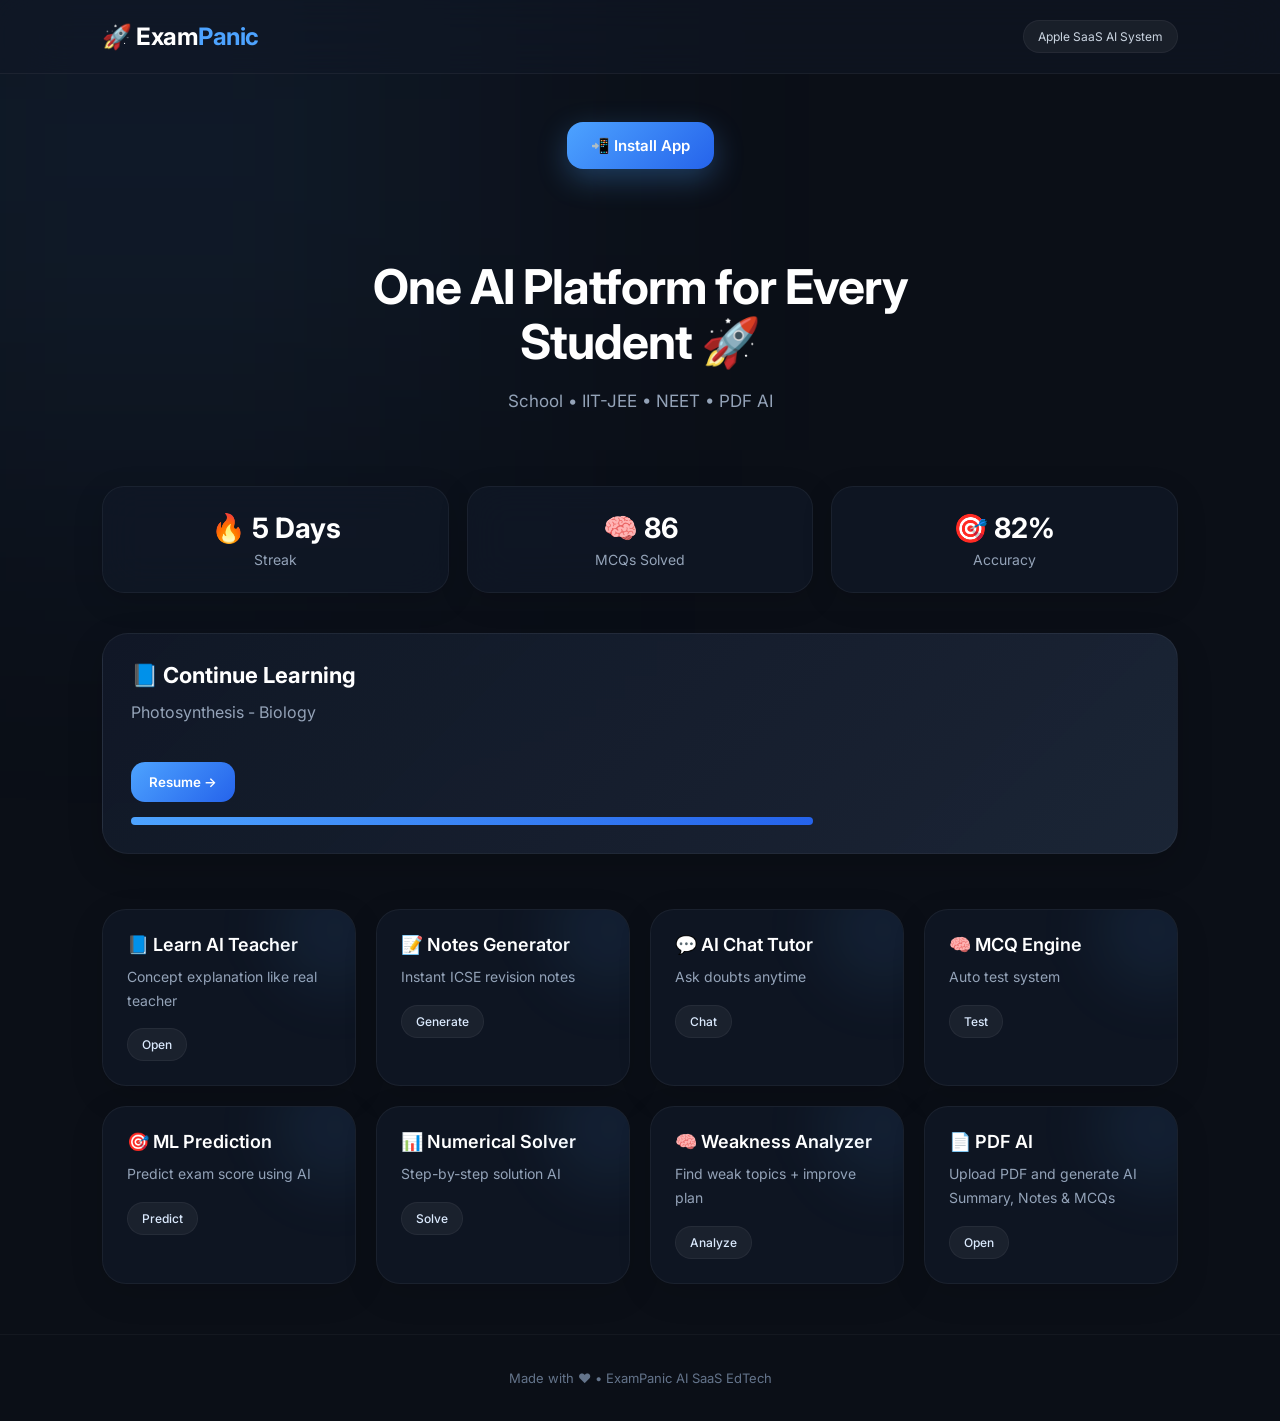
==== index.html @ 7ef2fd08 "Update index.html" ====
<!DOCTYPE html>
<html lang="en">
<head>
<meta charset="UTF-8">
<meta name="viewport" content="width=device-width, initial-scale=1.0">

<title>ExamPanic AI Dashboard</title>

<link rel="stylesheet" href="style.css">
<link href="https://fonts.googleapis.com/css2?family=Inter:wght@300;400;500;600;700&display=swap" rel="stylesheet">

<!-- 🚀 PWA MANIFEST -->
<link rel="manifest" href="manifest.json">
<meta name="theme-color" content="#0b0f17">

</head>

<body>

<div class="glow"></div>
<div class="glow2"></div>

<div class="topbar">
<div class="logo">🚀 Exam<span>Panic</span></div>
<div class="tag">Apple SaaS AI System</div>
</div>

<!-- 🚀 INSTALL BUTTON ADDED -->
<div style="text-align:center; margin-top:20px;">
<button id="installBtn" class="btn">📲 Install App</button>
</div>

<div class="hero">
<h1>One AI Platform for Every Student 🚀</h1>

<p>
School • IIT-JEE • NEET • PDF AI
</p>
</div>



<div class="stats">

<div class="stat">
<h2>🔥 5 Days</h2>
<p>Streak</p>
</div>

<div class="stat">
<h2>🧠 86</h2>
<p>MCQs Solved</p>
</div>

<div class="stat">
<h2>🎯 82%</h2>
<p>Accuracy</p>
</div>

</div>

<div class="continue">
<h3>📘 Continue Learning</h3>
<p>Photosynthesis - Biology</p>
<button>Resume →</button>
</div>

<div class="grid">

<div class="card" onclick="openLink('https://learnlession.santoshkrsbg36.workers.dev/')">
<h3>📘 Learn AI Teacher</h3>
<p>Concept explanation like real teacher</p>
<div class="badge">Open</div>
</div>

<div class="card" onclick="openLink('https://studentnotes.santoshkrsbg36.workers.dev/')">
<h3>📝 Notes Generator</h3>
<p>Instant ICSE revision notes</p>
<div class="badge">Generate</div>
</div>

<div class="card" onclick="openLink('https://chatstudent.santoshkrsbg36.workers.dev/')">
<h3>💬 AI Chat Tutor</h3>
<p>Ask doubts anytime</p>
<div class="badge">Chat</div>
</div>

<div class="card" onclick="openLink('https://shrill-grass-28d6.santoshkrsbg36.workers.dev/')">
<h3>🧠 MCQ Engine</h3>
<p>Auto test system</p>
<div class="badge">Test</div>
</div>

<div class="card" onclick="openLink('https://studentscoreprediction.santoshkrsbg36.workers.dev/')">
<h3>🎯 ML Prediction</h3>
<p>Predict exam score using AI</p>
<div class="badge">Predict</div>
</div>

<div class="card" onclick="openLink('https://stydentnumericalproblem.santoshkrsbg36.workers.dev/')">
<h3>📊 Numerical Solver</h3>
<p>Step-by-step solution AI</p>
<div class="badge">Solve</div>
</div>

<div class="card" onclick="openLink('https://spontaneous-froyo-5ff131.netlify.app/')">
<h3>🧠 Weakness Analyzer</h3>
<p>Find weak topics + improve plan</p>
<div class="badge">Analyze</div>
</div>
 <div class="card" onclick="window.location.href='pdf.html'">
  <h3>📄 PDF AI</h3>
  <p>Upload PDF and generate AI Summary, Notes & MCQs</p>
  <div class="badge">Open</div>
 </div> 

</div>

<footer>
Made with ❤️ • ExamPanic AI SaaS EdTech
</footer>

<script src="app.js"></script>

<!-- 🚀 PWA + INSTALL LOGIC -->
<script>
let deferredPrompt;

// 🔥 correct time pe capture
window.addEventListener("beforeinstallprompt", (e) => {
e.preventDefault();
deferredPrompt = e;
console.log("PWA install ready");
});

// 📲 button click install
document.addEventListener("DOMContentLoaded", () => {
const btn = document.getElementById("installBtn");

btn.addEventListener("click", async () => {
if (!deferredPrompt) {
alert("Open in Chrome browser to install 📱");
return;
}

deferredPrompt.prompt();

const choice = await deferredPrompt.userChoice;
deferredPrompt = null;
});
});

// 🔧 service worker (safe)
if ("serviceWorker" in navigator) {
window.addEventListener("load", () => {
navigator.serviceWorker.register("./service-worker.js");
});
}
</script>


</body>
</html>
---- style.css ----
/* PREMIUM V2 – PART 1 */

*{
margin:0;
padding:0;
box-sizing:border-box;
font-family:'Inter',sans-serif;
}

:root{
--bg:#0b0f17;
--card:#111827;
--primary:#4da3ff;
--primary-dark:#2563eb;
--text:#ffffff;
--muted:#94a3b8;
}

body{
background:var(--bg);
color:var(--text);
overflow-x:hidden;
min-height:100vh;
}

/* SINGLE PREMIUM GLOW */

.glow{
position:fixed;
width:600px;
height:600px;
background:#4da3ff18;
filter:blur(160px);
top:-150px;
left:-150px;
z-index:-1;
}

.glow2{
display:none;
}

/* TOPBAR */

.topbar{
display:flex;
justify-content:space-between;
align-items:center;

padding:20px 8%;  

background:rgba(17,24,39,.55);  

backdrop-filter:blur(30px);  

border-bottom:1px solid rgba(255,255,255,.05);  

position:sticky;  
top:0;  
z-index:100;

}

.logo{
font-size:24px;
font-weight:700;
letter-spacing:-0.5px;
}

.logo span{
color:var(--primary);
}

.tag{
font-size:12px;

padding:8px 14px;  

border-radius:999px;  

background:rgba(255,255,255,.05);  

color:#cbd5e1;  

border:1px solid rgba(255,255,255,.05);

}

/* HERO */

.hero{
text-align:center;

padding:90px 8% 50px;

}

.hero h1{
font-size:48px;

font-weight:700;  

line-height:1.15;  

letter-spacing:-1px;  

max-width:700px;  

margin:auto;

}

.hero p{
margin:18px auto 0;

max-width:520px;  

color:var(--muted);  

font-size:17px;  

line-height:1.7;

}

/* PREMIUM BUTTON */

.btn{
margin-top:28px;

padding:14px 24px;  

border:none;  

border-radius:16px;  

background:  
linear-gradient(  
135deg,  
var(--primary),  
var(--primary-dark)  
);  

color:white;  

font-weight:600;  

font-size:15px;  

cursor:pointer;  

transition:.3s;  

box-shadow:  
0 10px 30px rgba(77,163,255,.30);

}

.btn:hover{
transform:
translateY(-3px);

box-shadow:  
0 18px 40px rgba(77,163,255,.35);

}
/* PREMIUM V2 – PART 2 */

/* STATS */

.stats{
display:grid;

grid-template-columns:  
repeat(auto-fit,minmax(180px,1fr));  

gap:18px;  

padding:20px 8%;

}

.stat{
background:rgba(17,24,39,.75);

border:1px solid rgba(255,255,255,.05);  

padding:24px;  

border-radius:22px;  

text-align:center;  

transition:.3s;  

backdrop-filter:blur(20px);  

box-shadow:  
0 8px 30px rgba(0,0,0,.15);

}

.stat h2{
font-size:28px;

margin-bottom:6px;

}

.stat p{
color:var(--muted);

font-size:14px;

}

.stat:hover{
transform:
translateY(-8px);

border-color:  
rgba(77,163,255,.18);

}

/* CONTINUE LEARNING */

.continue{
margin:20px 8%;

padding:28px;  

background:  
linear-gradient(  
135deg,  
rgba(17,24,39,.95),  
rgba(30,41,59,.85)  
);  

border-radius:26px;  

border:1px solid rgba(255,255,255,.05);  

box-shadow:  
0 12px 35px rgba(0,0,0,.18);

}

.continue h3{
font-size:22px;

margin-bottom:12px;

}

.continue p{
color:var(--muted);

margin-bottom:18px;  

line-height:1.6;

}

/* PROGRESS BAR */

.continue::after{
content:"";

display:block;  

width:67%;  

height:8px;  

margin-top:15px;  

border-radius:999px;  

background:  
linear-gradient(  
90deg,  
var(--primary),  
var(--primary-dark)  
);

}

.continue button{
margin-top:18px;

padding:12px 18px;  

border:none;  

border-radius:14px;  

background:  
linear-gradient(  
135deg,  
var(--primary),  
var(--primary-dark)  
);  

color:white;  

font-weight:600;  

cursor:pointer;  

transition:.3s;

}

.continue button:hover{
transform:
translateY(-2px);
}
/* PREMIUM V2 – PART 3 */

/* FEATURE GRID */

.grid{
display:grid;

grid-template-columns:  
repeat(auto-fit,minmax(240px,1fr));  

gap:20px;  

padding:35px 8% 50px;

}

/* PREMIUM CARDS */

.card{
background:
rgba(17,24,39,.75);

border:1px solid rgba(255,255,255,.05);  

border-radius:24px;  

padding:24px;  

cursor:pointer;  

transition:.35s;  

backdrop-filter:blur(20px);  

box-shadow:  
0 10px 35px rgba(0,0,0,.12);  

position:relative;  

overflow:hidden;

}

.card::before{
content:"";

position:absolute;  

width:120px;  
height:120px;  

background:  
rgba(77,163,255,.08);  

border-radius:50%;  

top:-40px;  
right:-40px;  

filter:blur(30px);

}

.card:hover{
transform:
translateY(-10px);

border-color:  
rgba(77,163,255,.18);  

box-shadow:  
0 18px 45px rgba(0,0,0,.20);

}

.card h3{
font-size:18px;

margin-bottom:10px;  

font-weight:600;

}

.card p{
color:var(--muted);

line-height:1.7;  

font-size:14px;

}

/* BADGES */

.badge{
display:inline-block;

margin-top:16px;  

padding:8px 14px;  

border-radius:999px;  

background:  
rgba(255,255,255,.05);  

color:#dbeafe;  

font-size:12px;  

font-weight:500;  

border:1px solid rgba(255,255,255,.05);

}

/* FOOTER */

footer{
text-align:center;

padding:35px 20px;  

color:#64748b;  

font-size:13px;  

border-top:  
1px solid rgba(255,255,255,.04);

}

/* MOBILE POLISH */

@media(max-width:768px){

.hero{  
    padding:70px 8% 40px;  
}  

.hero h1{  
    font-size:34px;  
}  

.hero p{  
    font-size:15px;  
}  

.stats{  
    grid-template-columns:1fr;  
}  

.grid{  
    grid-template-columns:1fr;  
}  

.card{  
    padding:22px;  
}  

.topbar{  
    padding:16px 6%;  
}  

.logo{  
    font-size:22px;  
}  

.tag{  
    font-size:11px;  
}

}

/* =========================
PDF AI STUDY ASSISTANT
========================= */

.action-grid{
display:grid;
grid-template-columns:repeat(auto-fit,minmax(180px,1fr));
gap:18px;
margin-top:30px;
}

.action-card{
background:rgba(17,24,39,.75);
border:1px solid rgba(255,255,255,.05);
border-radius:20px;
padding:22px;
text-align:center;
cursor:pointer;
transition:.3s;
}

.action-card:hover{
transform:translateY(-6px);
border-color:rgba(77,163,255,.25);
}

.action-card h3{
margin-top:12px;
margin-bottom:8px;
font-size:18px;
}

.action-card p{
color:#94a3b8;
font-size:14px;
}

.input-box{
max-width:900px;
margin:auto;
background:#111827;
padding:30px;
border-radius:24px;
border:1px solid rgba(255,255,255,.05);
}

.lesson-output{
max-width:900px;
margin:30px auto;
background:#111827;
padding:25px;
border-radius:20px;
border:1px solid rgba(255,255,255,.05);
line-height:1.8;
}

.loading-box{
max-width:900px;
margin:20px auto;
text-align:center;
padding:20px;
background:#111827;
border-radius:16px;
}
.input-box{
width:100%;
max-width:900px;
margin:20px auto;
}

.input-box input{
width:100%;
padding:15px;
font-size:16px;
border-radius:12px;
box-sizing:border-box;
}

.lesson-output{
width:100%;
max-width:900px;
margin:20px auto;
padding:20px;
border-radius:12px;
overflow:auto;
}

.ai-teacher{
width:100%;
padding:30px 20px;
}

.input-box,
.lesson-output,
.loading-box{
width:100%;
max-width:1000px;
margin:30px auto;
}

.input-box input{
display:block;
width:100%;
min-height:55px;
padding:16px;
font-size:18px;
border-radius:14px;
border:1px solid #4da3ff;
background:#0f172a;
color:white;
}

.input-box button{
margin-top:15px;
}

#pdfQuestion{
width:100%;
}

.selected-option{
background:#2563eb;
color:white;
border:2px solid #1d4ed8;
font-weight:bold;
}

.mermaid{
width:100%;
overflow:auto;
text-align:center;
background:#fff;
padding:20px;
border-radius:15px;
}

.mermaid svg{
width:100% !important;
height:auto !important;
max-width:1600px !important;
}

.mermaid text{
font-size:20px !important;
font-weight:600;
}

Sir isme kaha update kara
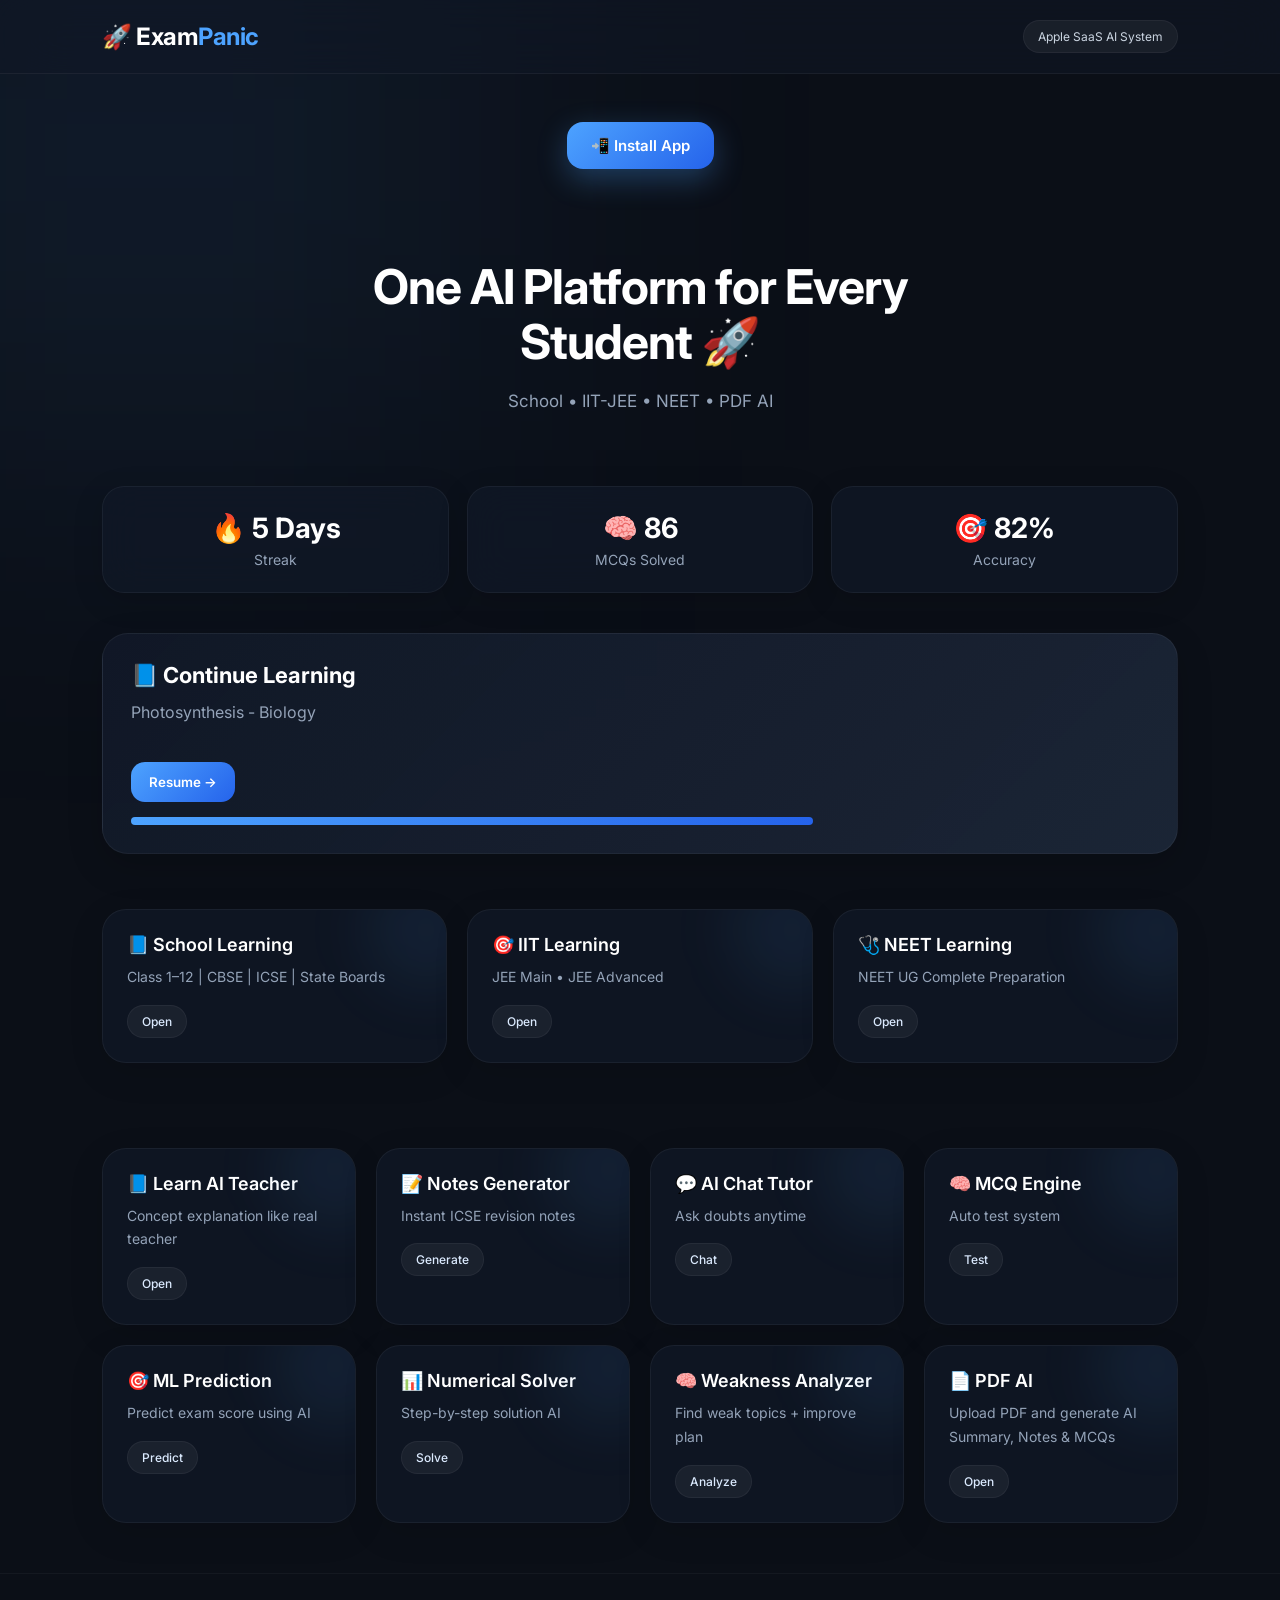
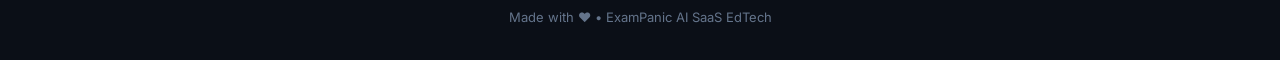
==== commit 406efa5c: "Update index.html" ====
--- a/index.html
+++ b/index.html
@@ -65,6 +65,27 @@
 <p>Photosynthesis - Biology</p>
 <button>Resume →</button>
 </div>
+ <div class="grid">
+
+<div class="card" onclick="window.location.href='school.html'">
+<h3>📘 School Learning</h3>
+<p>Class 1–12 | CBSE | ICSE | State Boards</p>
+<div class="badge">Open</div>
+</div>
+
+<div class="card" onclick="window.location.href='iit.html'">
+<h3>🎯 IIT Learning</h3>
+<p>JEE Main • JEE Advanced</p>
+<div class="badge">Open</div>
+</div>
+
+<div class="card" onclick="window.location.href='neet.html'">
+<h3>🩺 NEET Learning</h3>
+<p>NEET UG Complete Preparation</p>
+<div class="badge">Open</div>
+</div>
+
+ </div>
 
 <div class="grid">
 
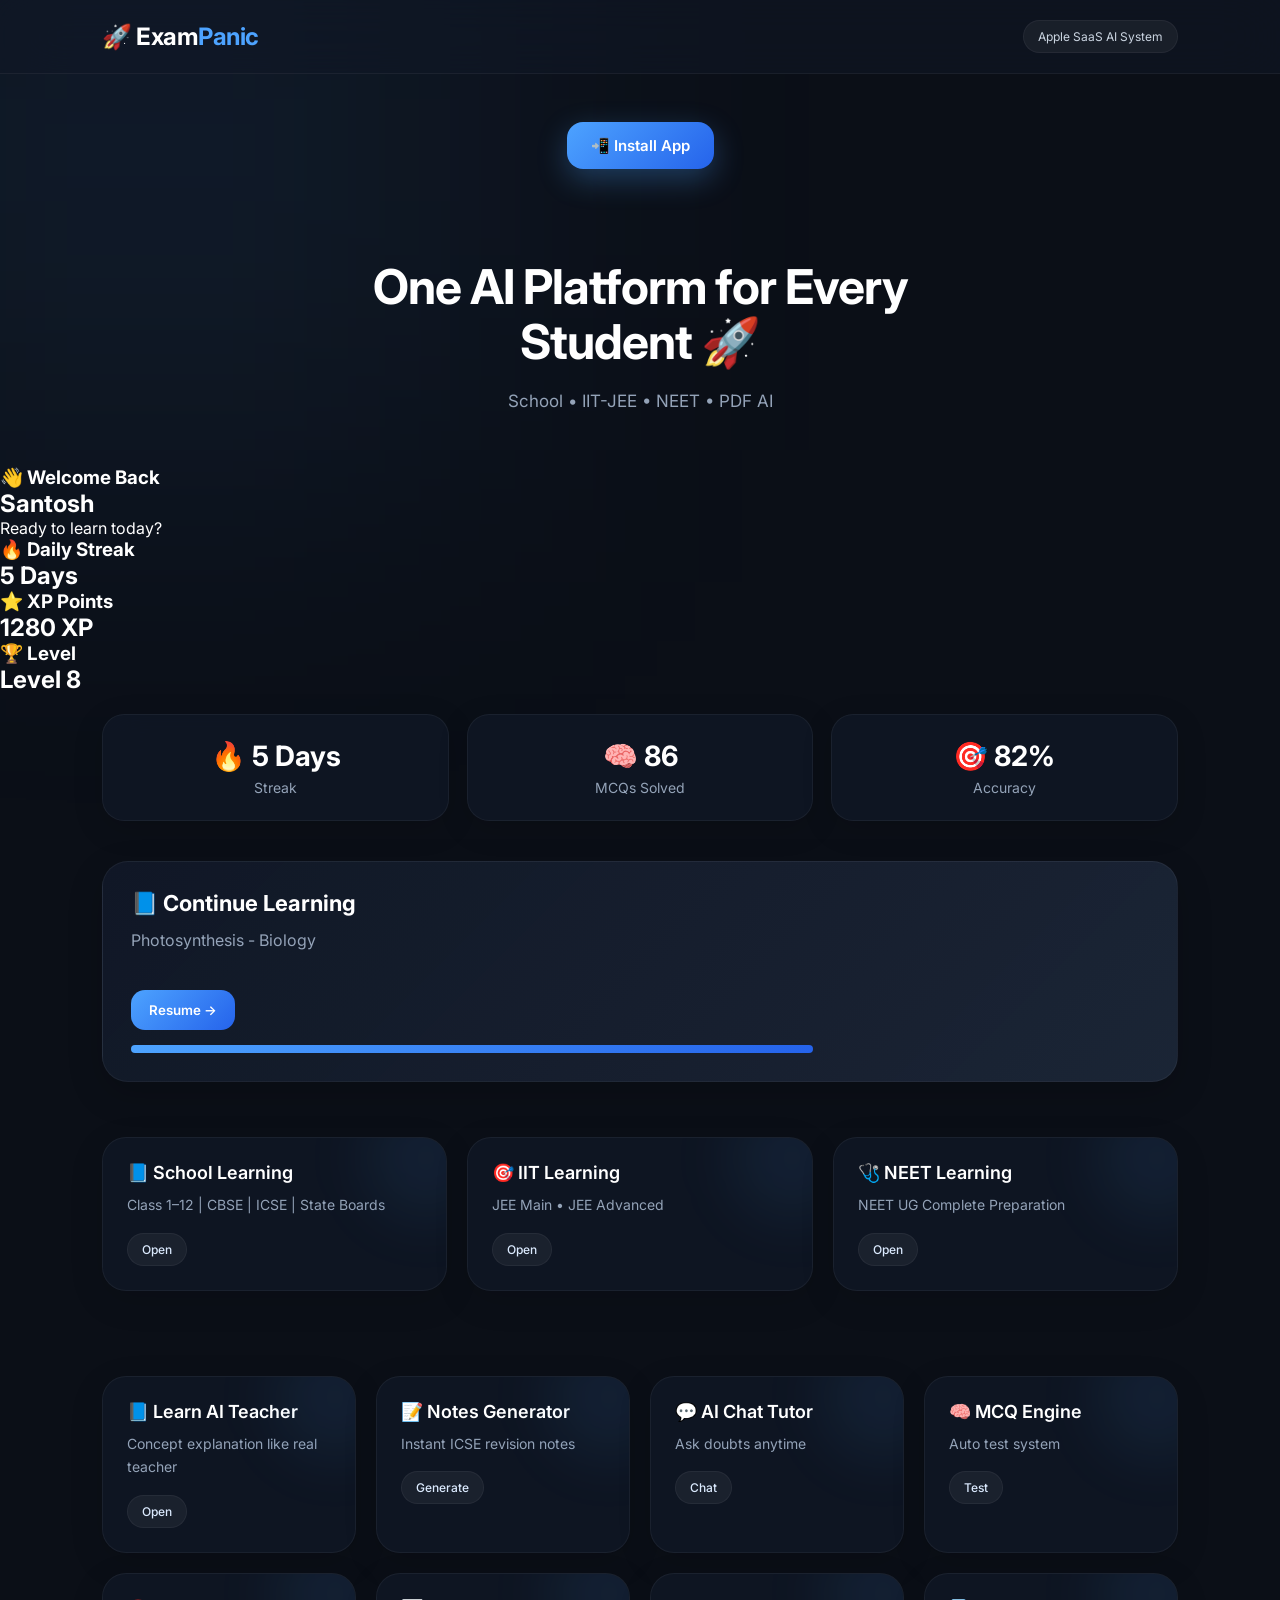
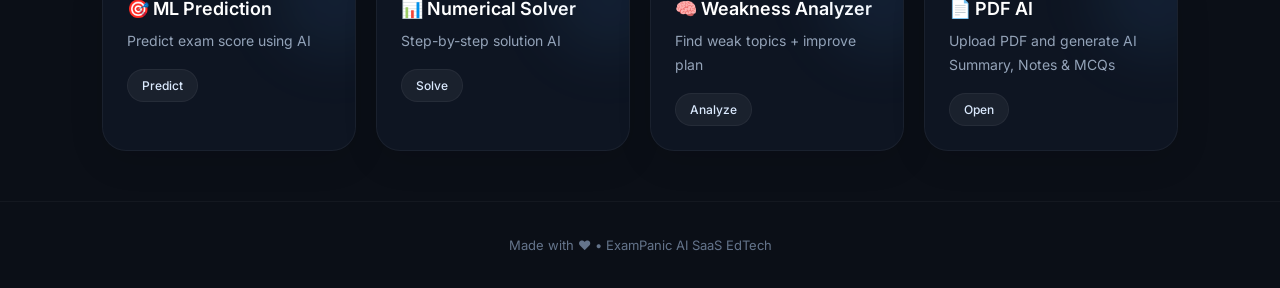
==== commit 42d02d97: "Update index.html" ====
--- a/index.html
+++ b/index.html
@@ -39,6 +39,31 @@
 </p>
 </div>
 
+ <section class="dashboard">
+
+<div class="dashboard-card">
+<h3>👋 Welcome Back</h3>
+<h2>Santosh</h2>
+<p>Ready to learn today?</p>
+</div>
+
+<div class="dashboard-card">
+<h3>🔥 Daily Streak</h3>
+<h2>5 Days</h2>
+</div>
+
+<div class="dashboard-card">
+<h3>⭐ XP Points</h3>
+<h2>1280 XP</h2>
+</div>
+
+<div class="dashboard-card">
+<h3>🏆 Level</h3>
+<h2>Level 8</h2>
+</div>
+
+ </section>
+
 
 
 <div class="stats">
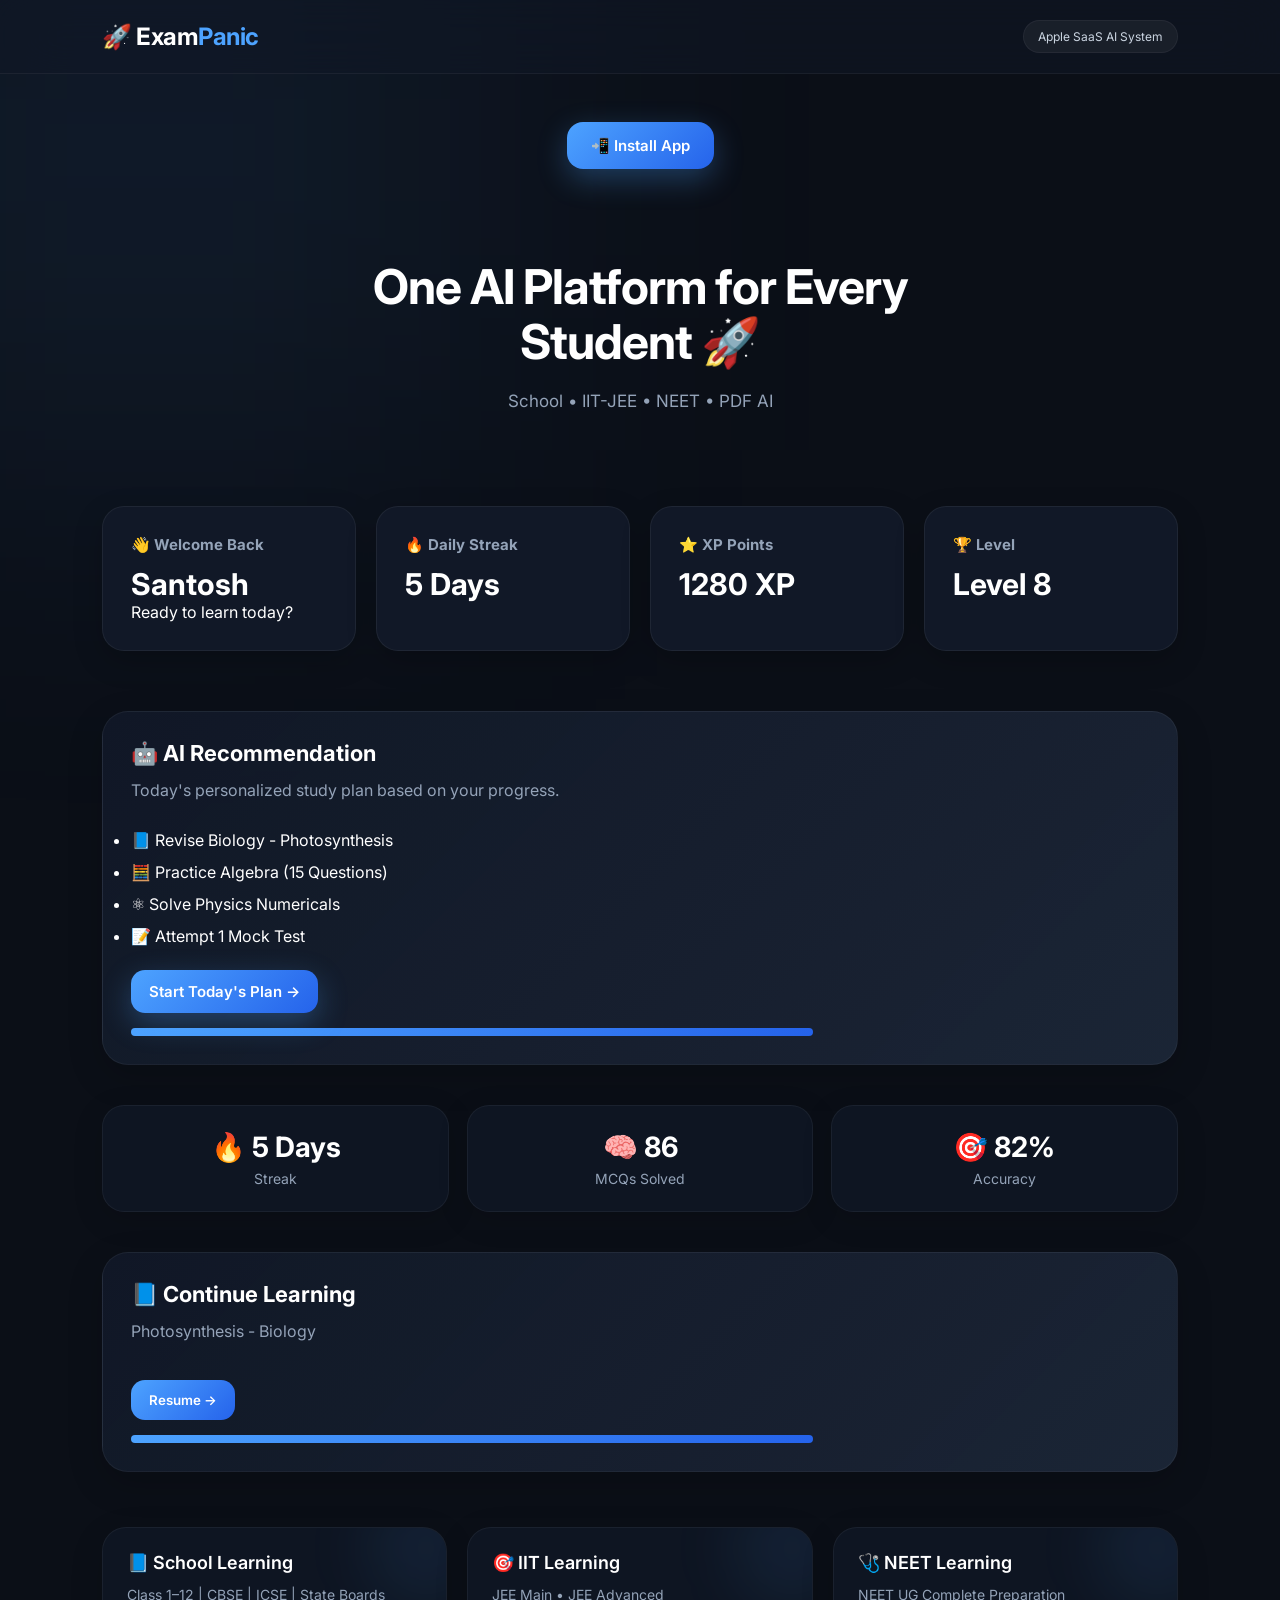
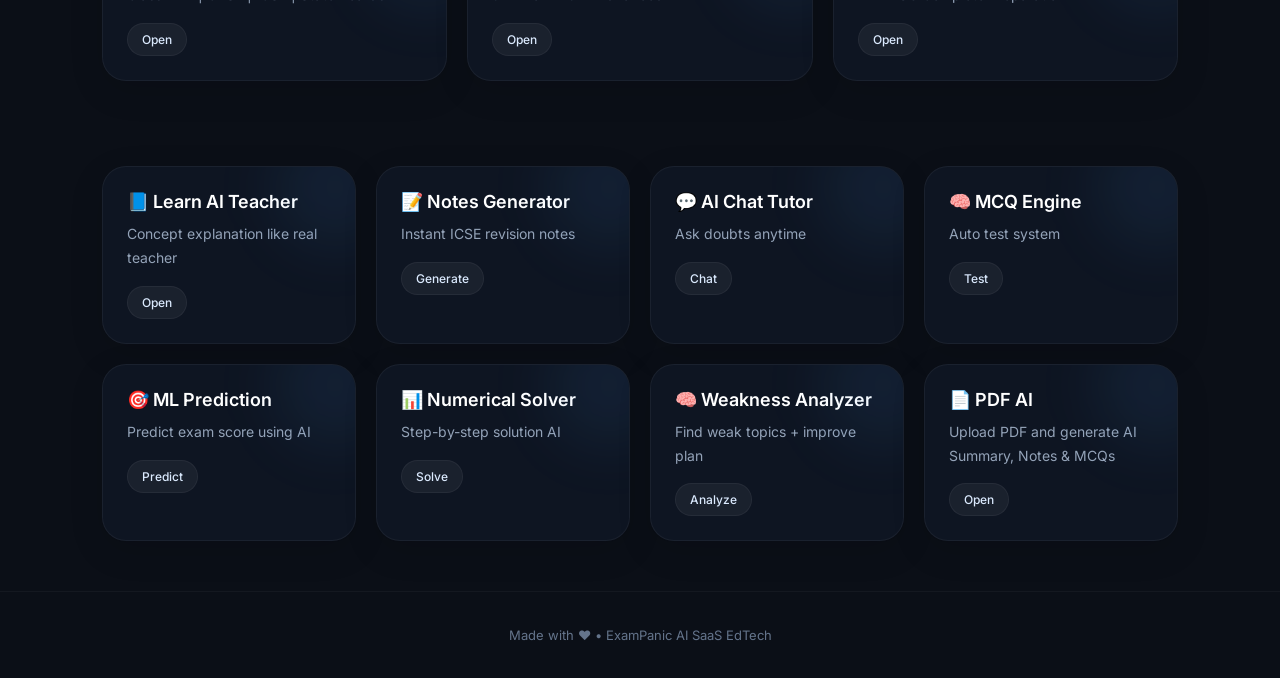
==== commit 65b47432: "Update index.html" ====
--- a/index.html
+++ b/index.html
@@ -63,6 +63,26 @@
 </div>
 
  </section>
+ <section class="continue">
+
+<h3>🤖 AI Recommendation</h3>
+
+<p>
+Today's personalized study plan based on your progress.
+</p>
+
+<ul style="margin-top:20px;line-height:2;">
+<li>📘 Revise Biology - Photosynthesis</li>
+<li>🧮 Practice Algebra (15 Questions)</li>
+<li>⚛ Solve Physics Numericals</li>
+<li>📝 Attempt 1 Mock Test</li>
+</ul>
+
+<button class="btn">
+Start Today's Plan →
+</button>
+
+ </section>
 
 
 
--- a/style.css
+++ b/style.css
@@ -638,7 +638,36 @@
 font-weight:600;
 }
 
-Sir isme kaha update kara
+.dashboard{
+display:grid;
+grid-template-columns:repeat(auto-fit,minmax(220px,1fr));
+gap:20px;
+padding:40px 8%;
+}
+
+.dashboard-card{
+background:#111827;
+border:1px solid rgba(255,255,255,.06);
+border-radius:22px;
+padding:28px;
+transition:.3s;
+box-shadow:0 10px 30px rgba(0,0,0,.2);
+}
+
+.dashboard-card:hover{
+transform:translateY(-8px);
+border-color:#4da3ff;
+}
+
+.dashboard-card h3{
+color:#94a3b8;
+margin-bottom:12px;
+font-size:15px;
+}
+
+.dashboard-card h2{
+font-size:30px;
+}
 
     
 
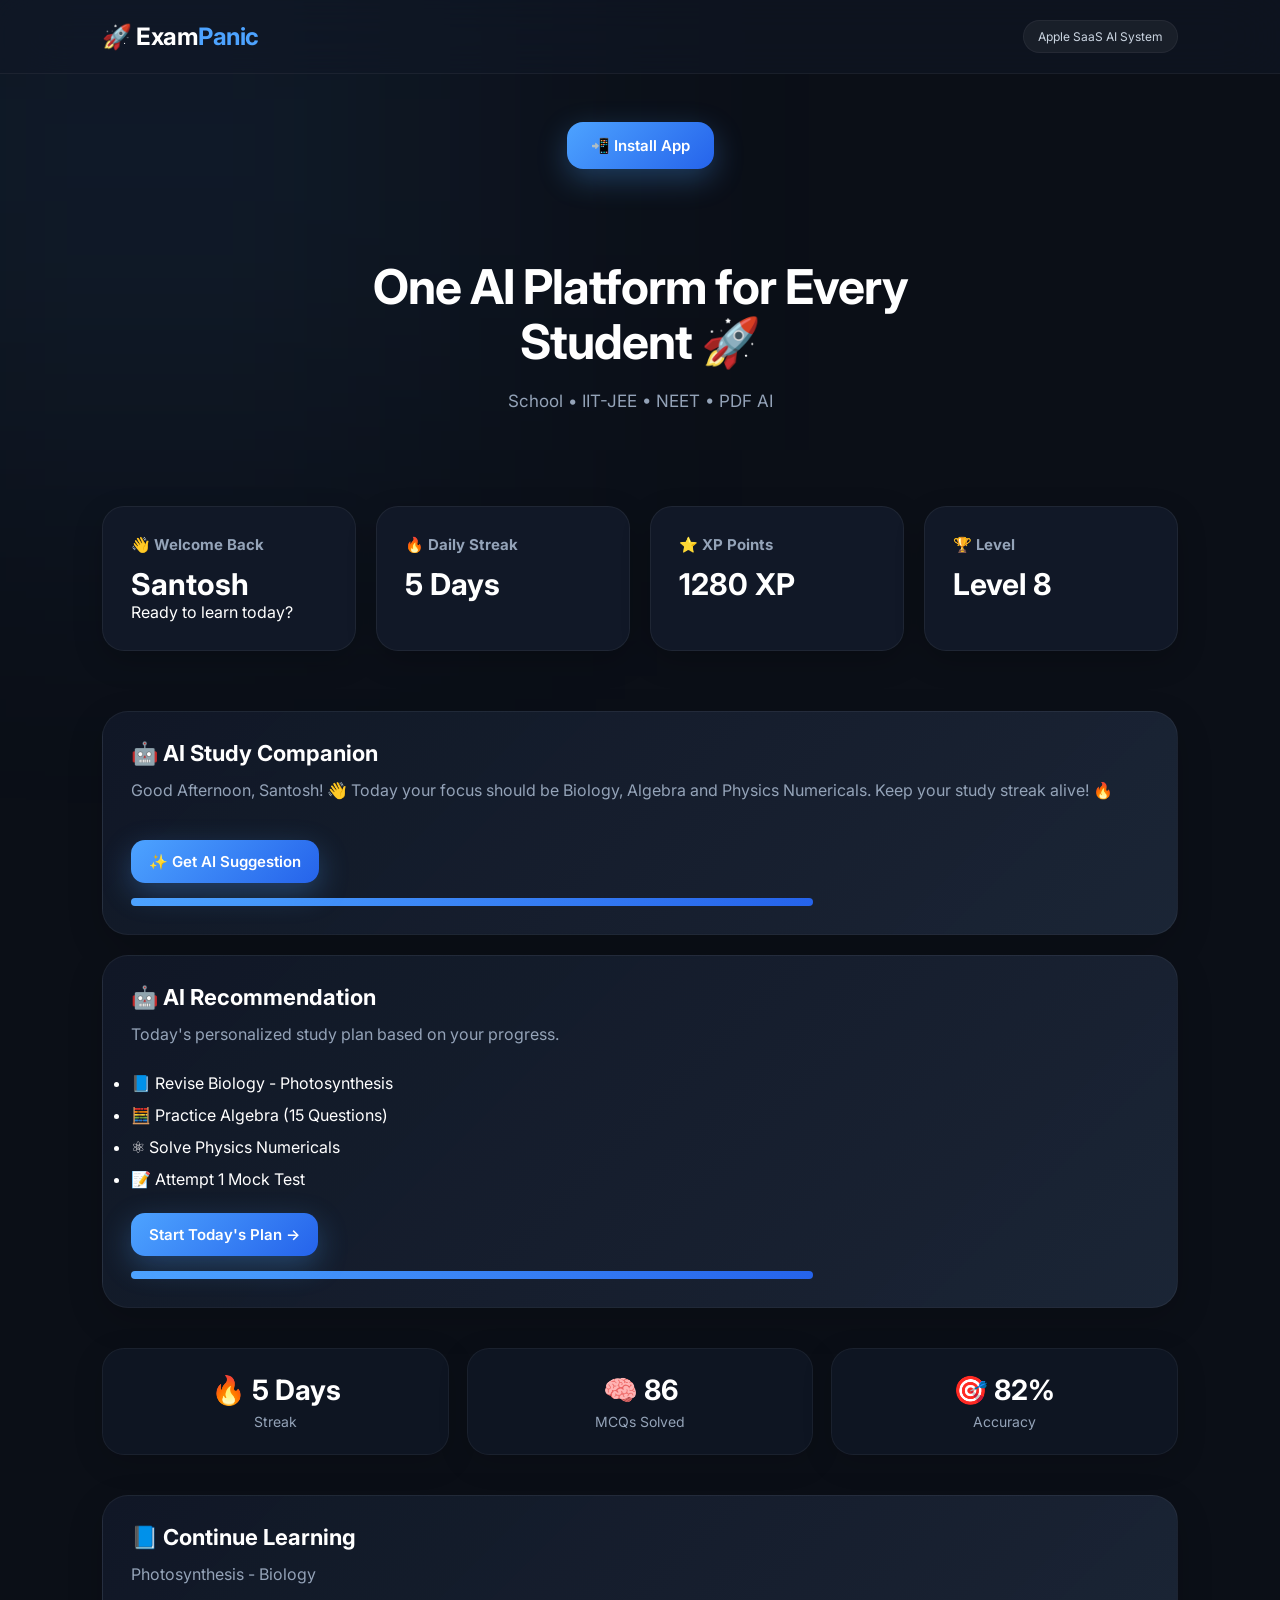
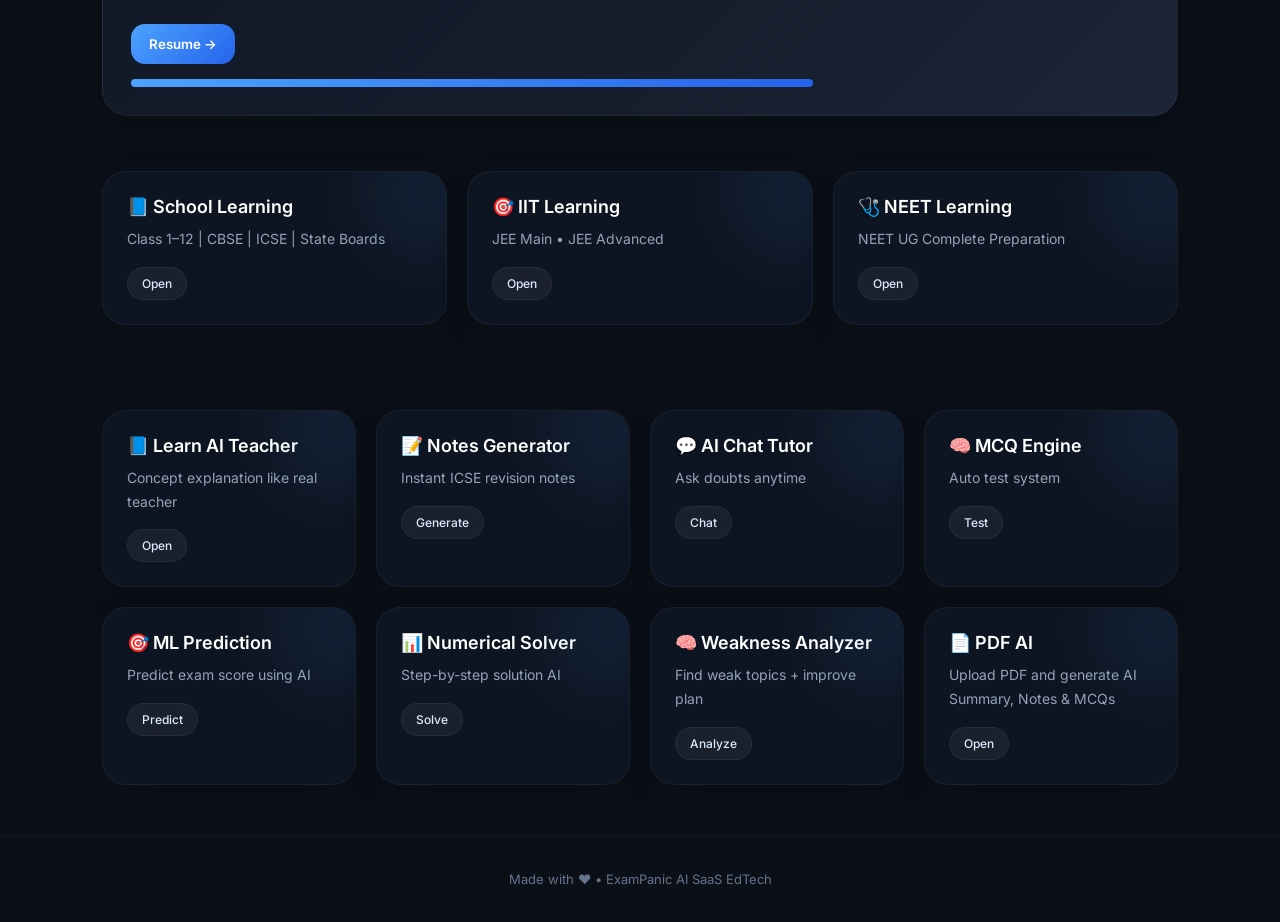
==== commit acc9dddd: "Update index.html" ====
--- a/index.html
+++ b/index.html
@@ -63,6 +63,22 @@
 </div>
 
  </section>
+
+ <section class="continue">
+
+<h3>🤖 AI Study Companion</h3>
+
+<p id="aiMessage">
+Good Afternoon, Santosh! 👋
+Today your focus should be Biology, Algebra and Physics Numericals.
+Keep your study streak alive! 🔥
+</p>
+
+<button class="btn" onclick="nextTip()">
+✨ Get AI Suggestion
+</button>
+
+ </section>
  <section class="continue">
 
 <h3>🤖 AI Recommendation</h3>
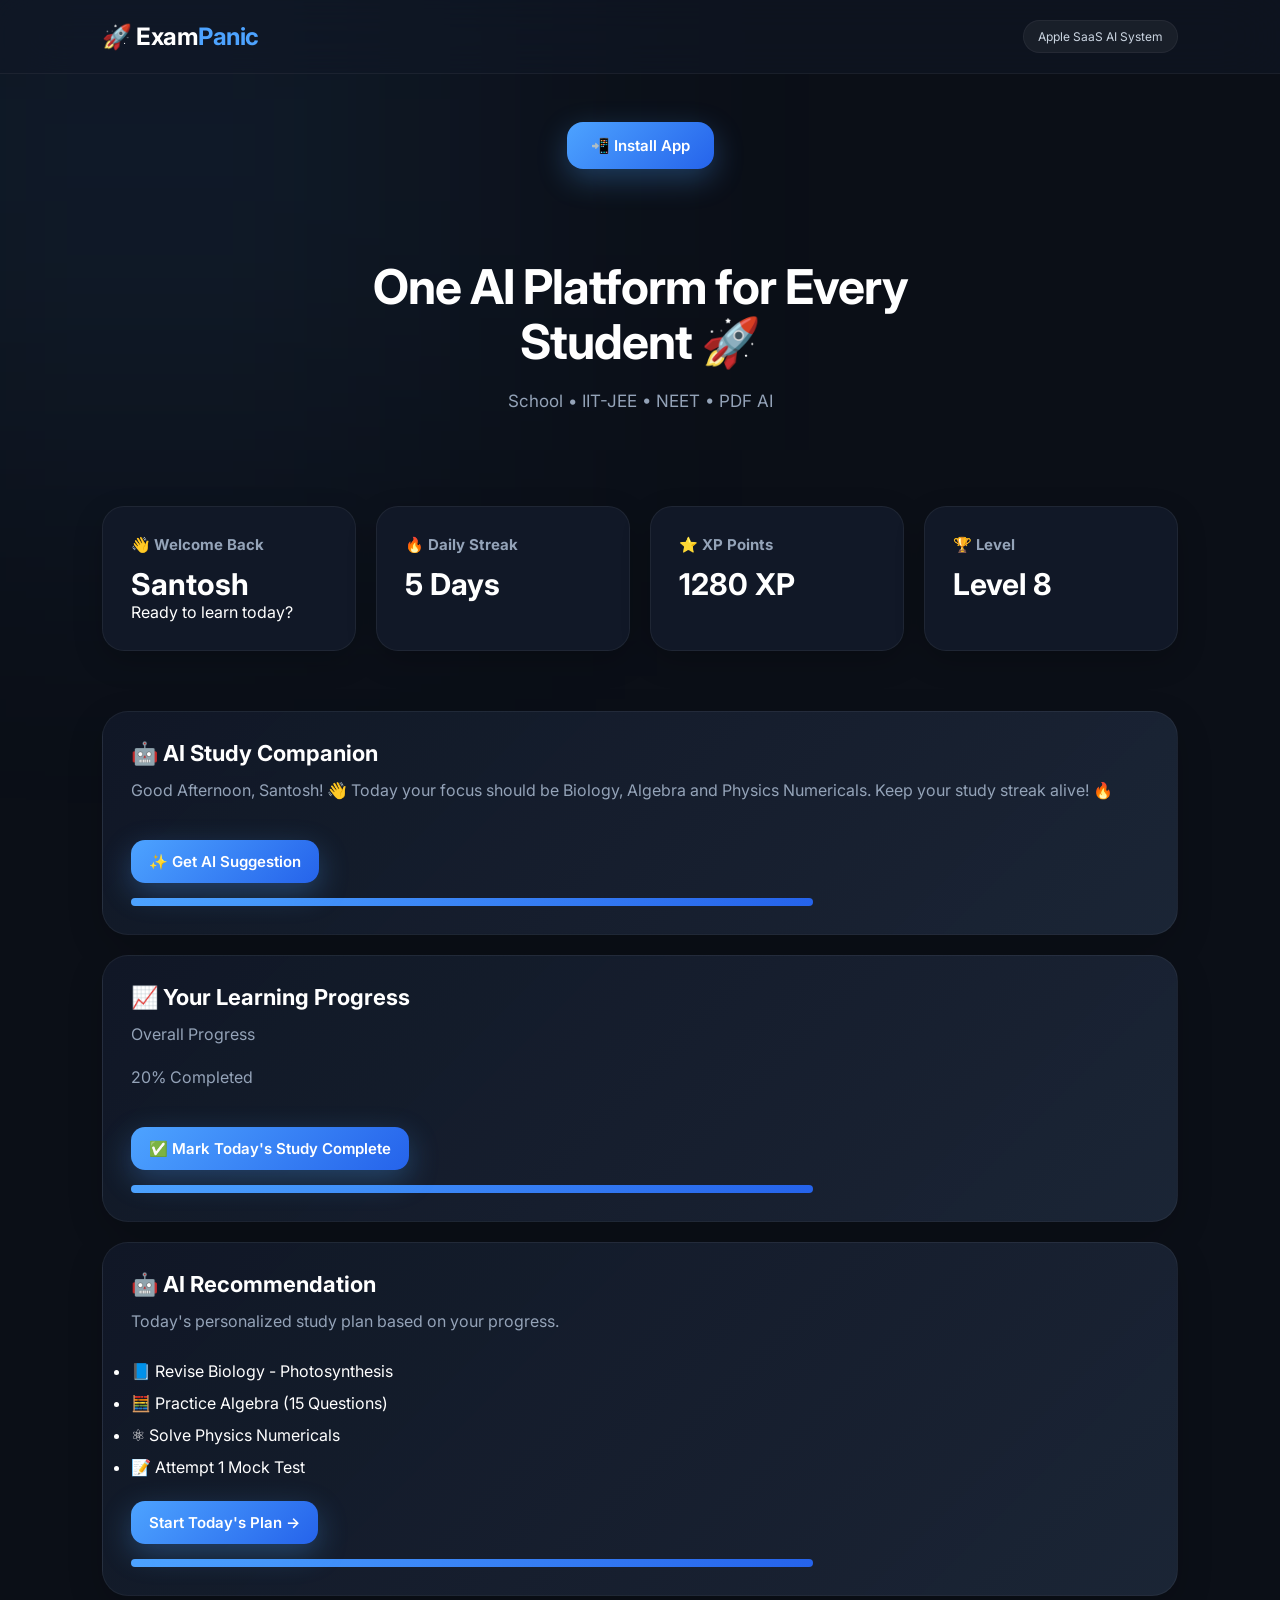
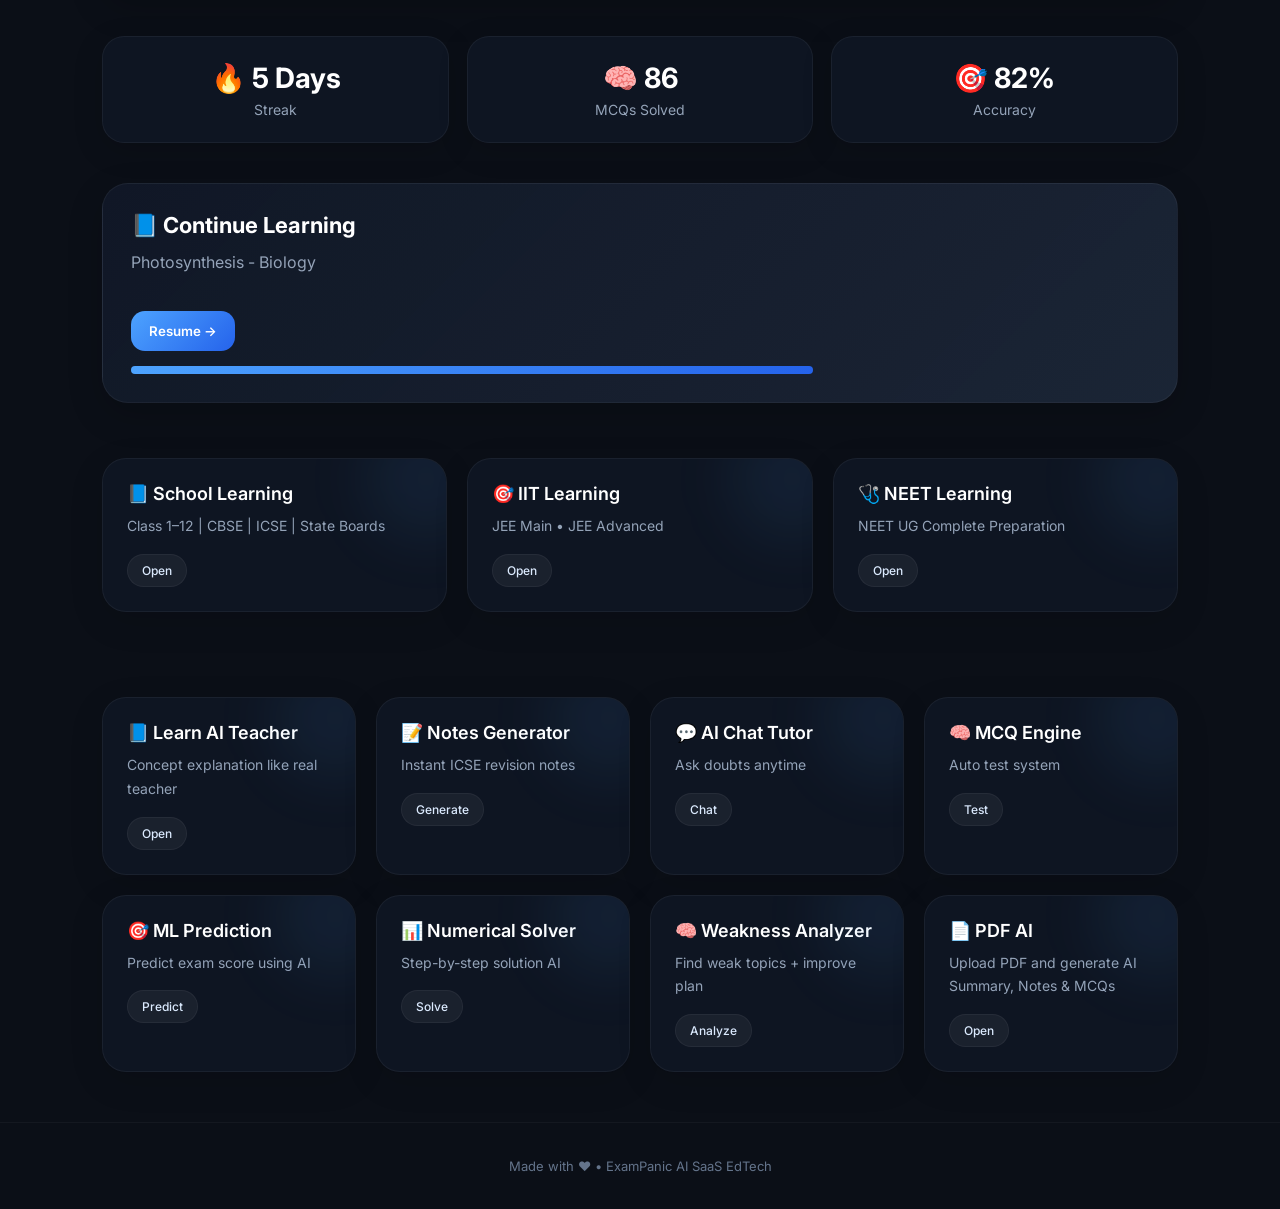
==== commit 4224cff9: "Update index.html" ====
--- a/index.html
+++ b/index.html
@@ -79,6 +79,24 @@
 </button>
 
  </section>
+
+ <section class="continue">
+
+<h3>📈 Your Learning Progress</h3>
+
+<p>Overall Progress</p>
+
+<div class="progress-bar">
+<div id="progressFill" class="progress-fill"></div>
+</div>
+
+<p id="progressText">20% Completed</p>
+
+<button class="btn" onclick="increaseProgress()">
+✅ Mark Today's Study Complete
+</button>
+
+ </section>
  <section class="continue">
 
 <h3>🤖 AI Recommendation</h3>
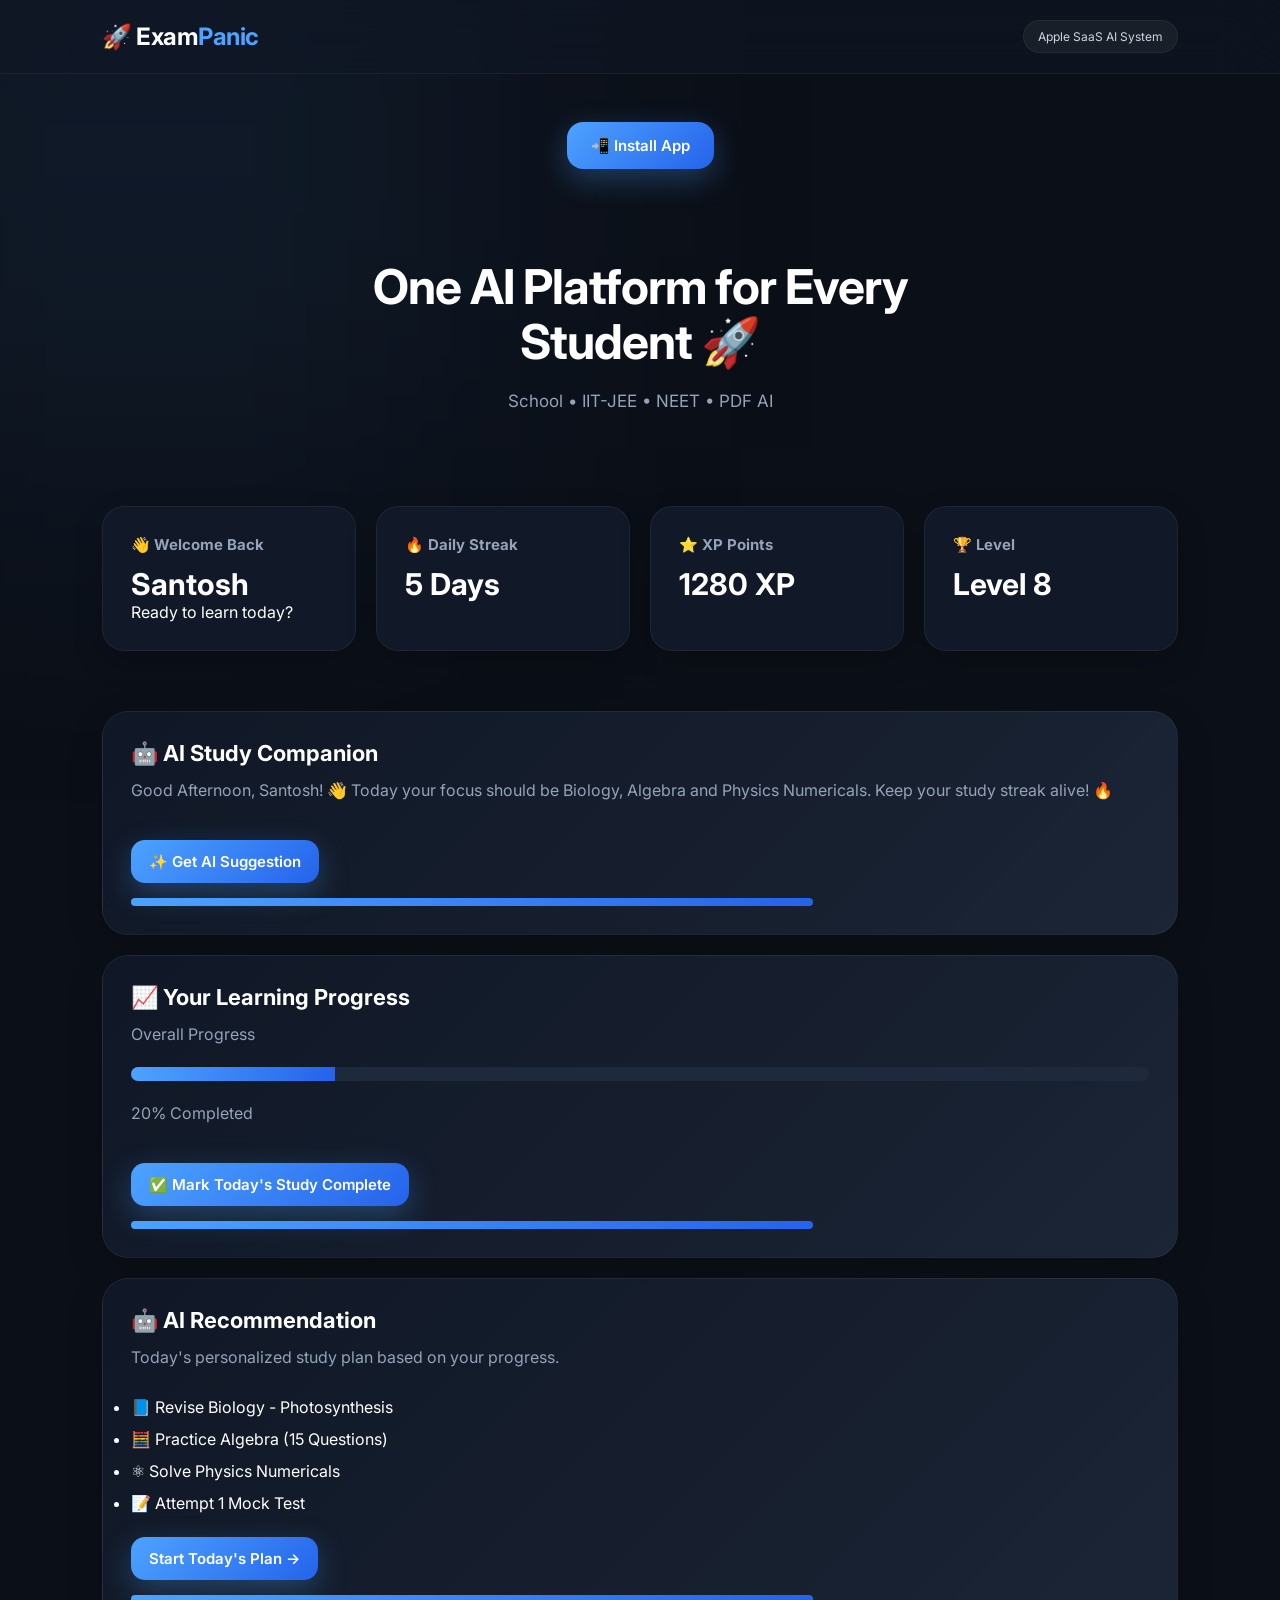
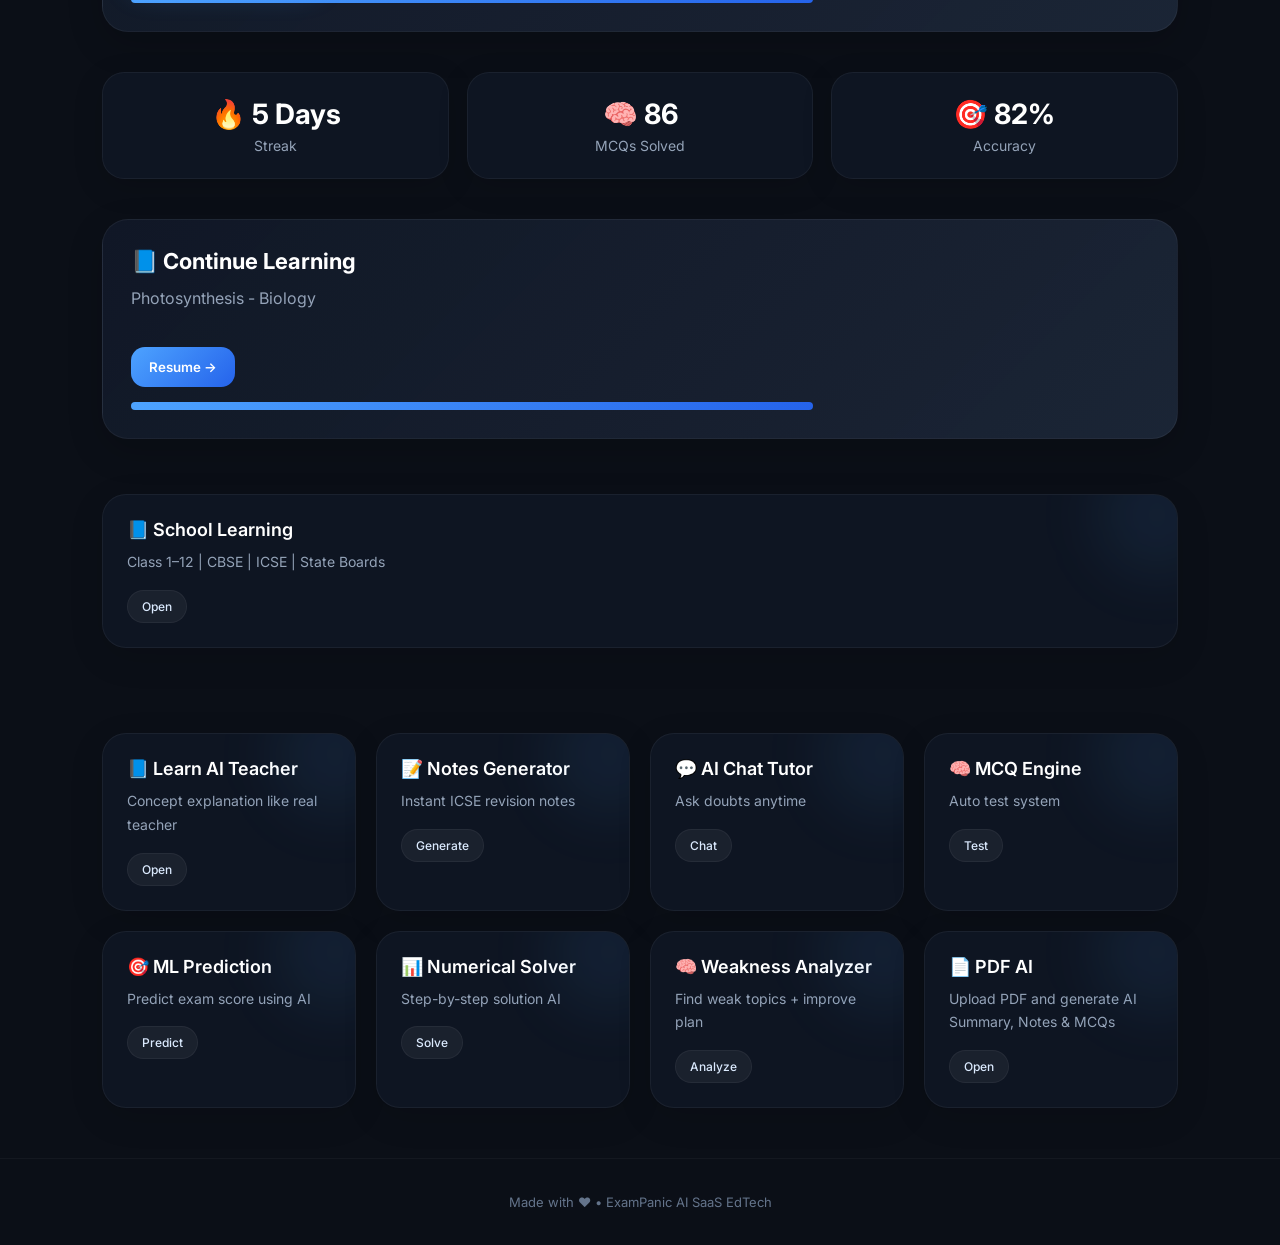
==== commit 0e4a6c4e: "Update index.html" ====
--- a/index.html
+++ b/index.html
@@ -152,17 +152,11 @@
 <div class="badge">Open</div>
 </div>
 
-<div class="card" onclick="window.location.href='iit.html'">
-<h3>🎯 IIT Learning</h3>
-<p>JEE Main • JEE Advanced</p>
-<div class="badge">Open</div>
-</div>
-
-<div class="card" onclick="window.location.href='neet.html'">
-<h3>🩺 NEET Learning</h3>
-<p>NEET UG Complete Preparation</p>
-<div class="badge">Open</div>
-</div>
+
+
+
+
+
 
  </div>
 
--- a/style.css
+++ b/style.css
@@ -669,6 +669,34 @@
 font-size:30px;
 }
 
+.progress-bar{
+width:100%;
+height:14px;
+background:#1e293b;
+border-radius:50px;
+overflow:hidden;
+margin:20px 0;
+}
+
+.progress-fill{
+width:20%;
+height:100%;
+background:linear-gradient(90deg,#4da3ff,#2563eb);
+transition:.5s;
+}
+
+#pdfOutput{
+    white-space: pre-wrap;
+    word-break: break-word;
+    overflow-wrap: break-word;
+    width:100%;
+    font-size:16px;
+    line-height:1.8;
+}
+
+.message-box{
+    overflow-x:hidden;
+}
     
 
 
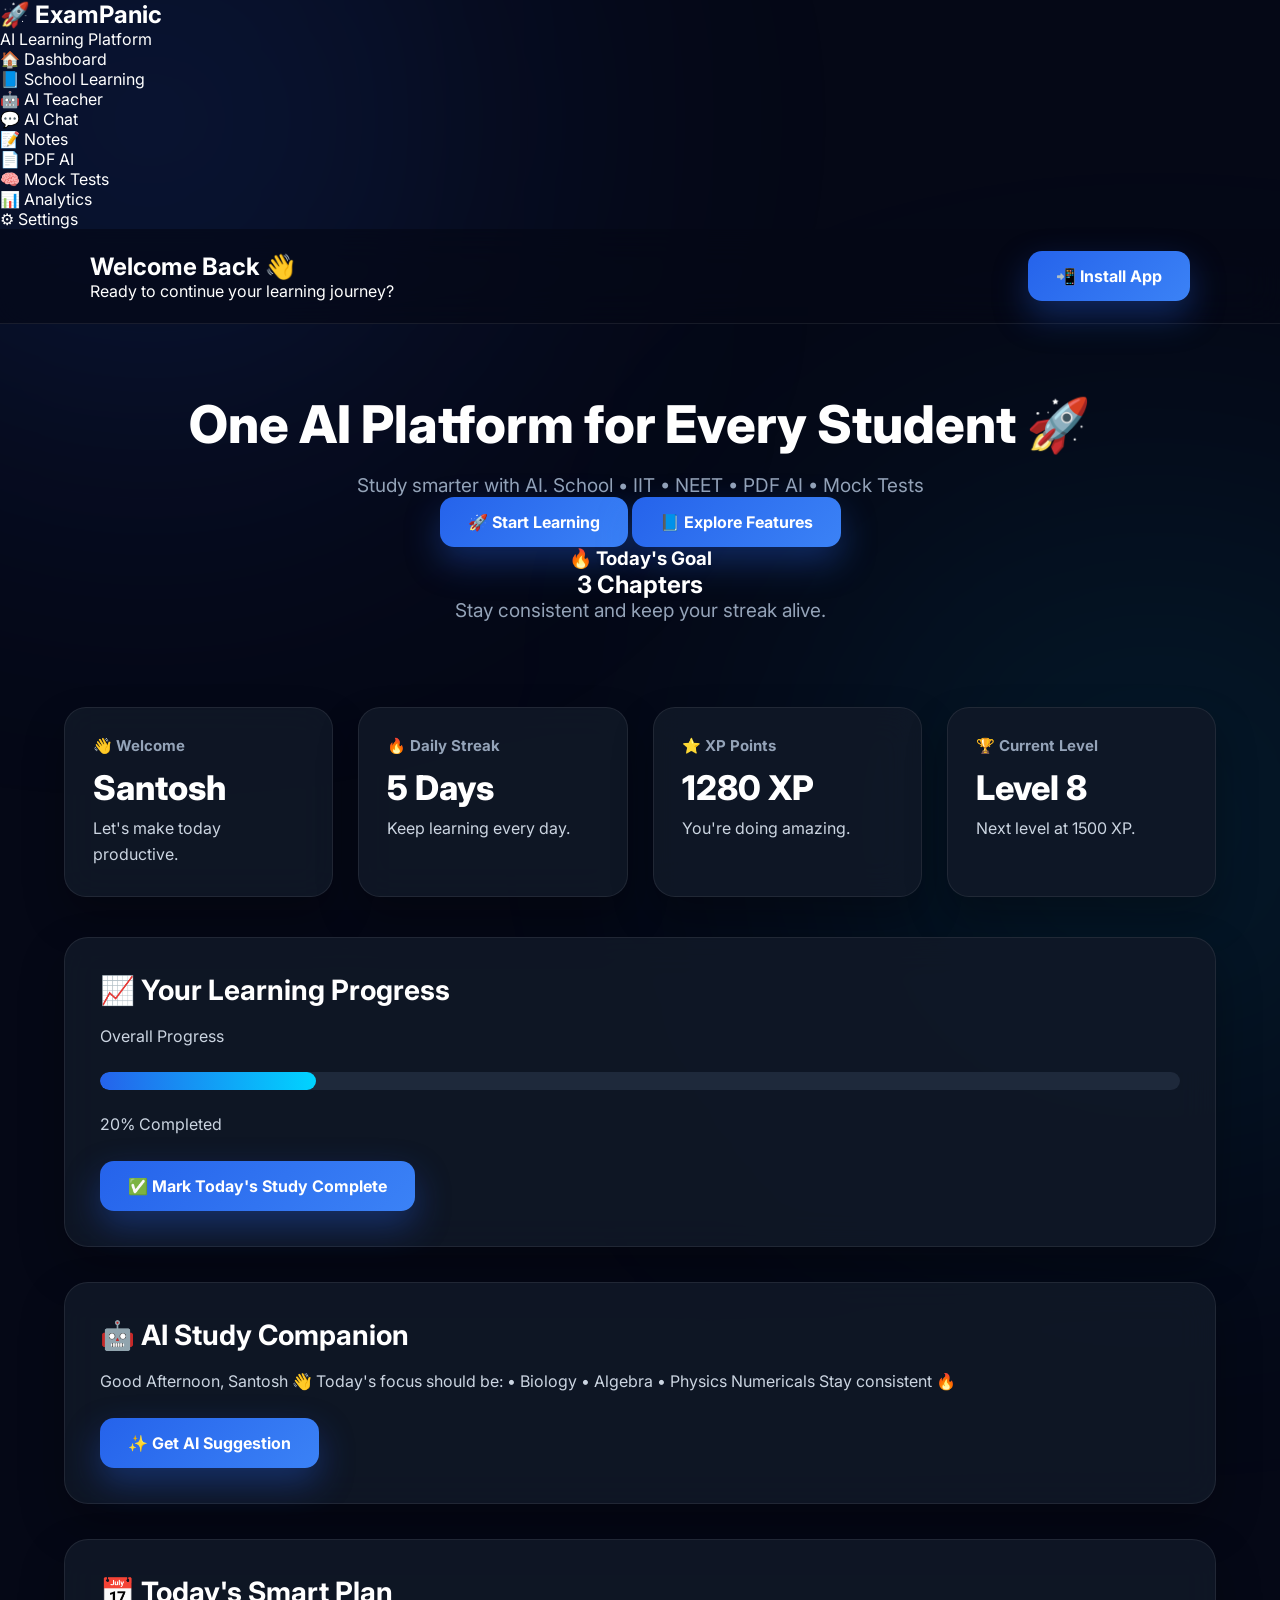
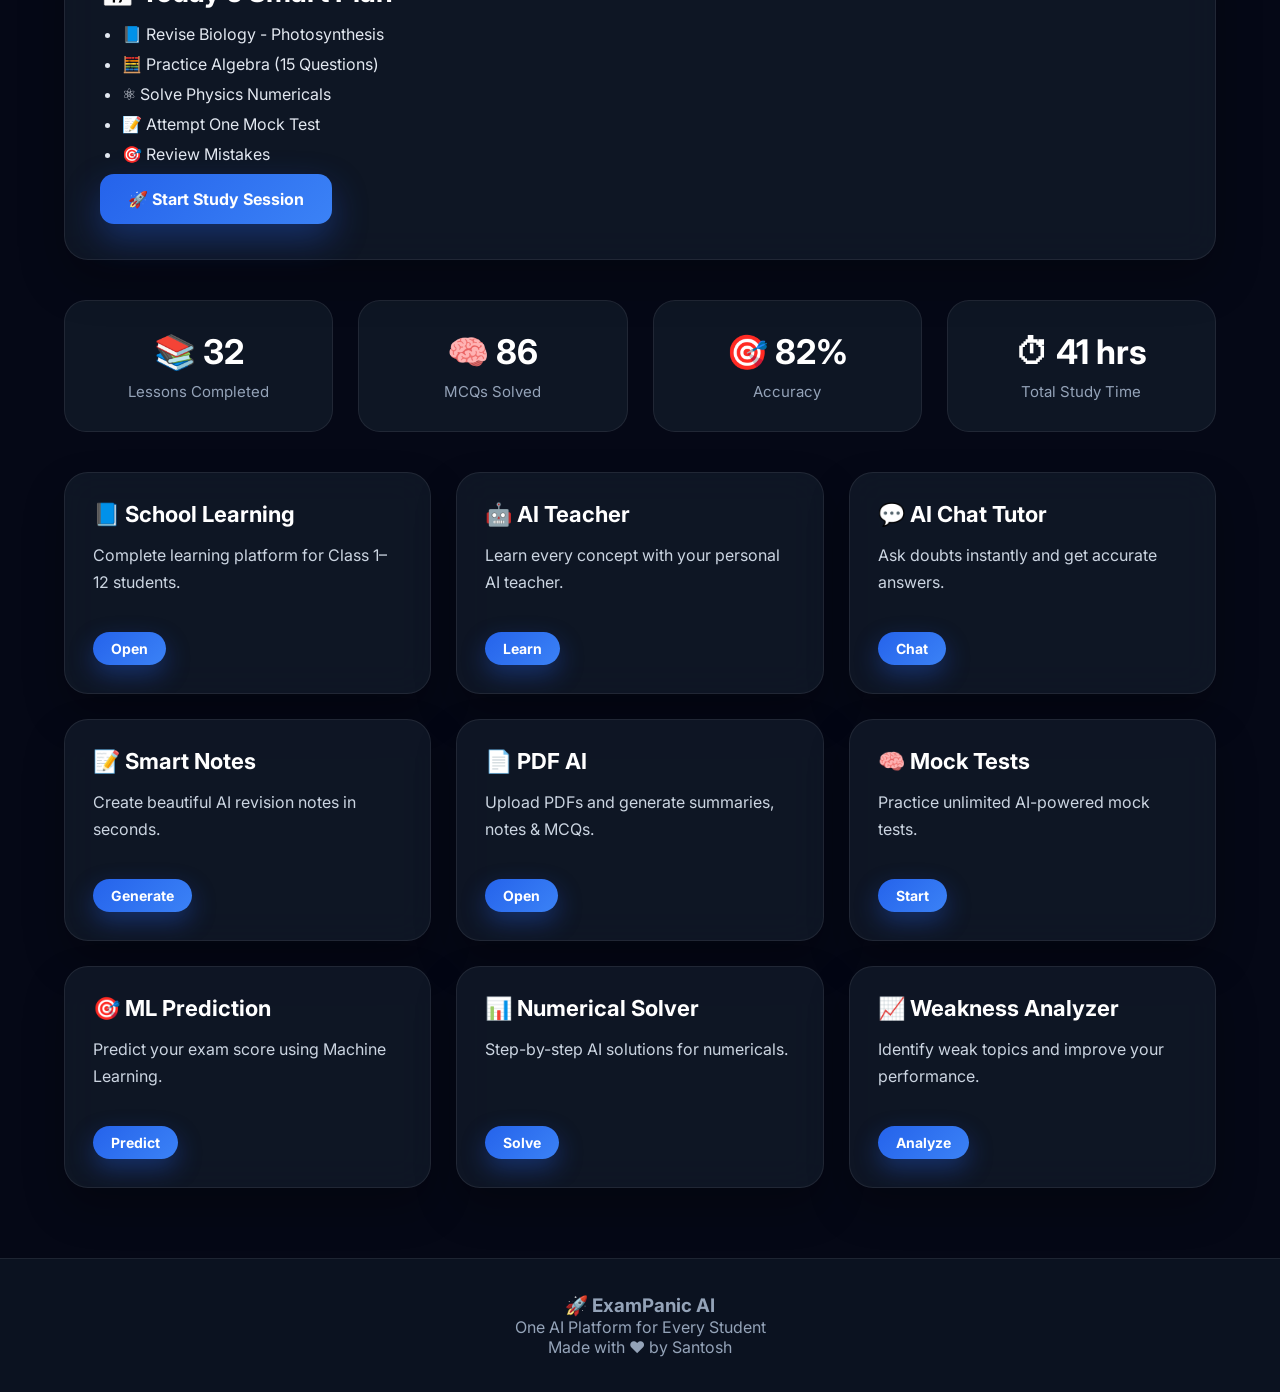
==== commit 63ba37cf: "Update index.html" ====
--- a/index.html
+++ b/index.html
@@ -1,18 +1,20 @@
- 
 <!DOCTYPE html>
 <html lang="en">
+
 <head>
+
 <meta charset="UTF-8">
 <meta name="viewport" content="width=device-width, initial-scale=1.0">
 
-<title>ExamPanic AI Dashboard</title>
+<title>ExamPanic AI</title>
 
 <link rel="stylesheet" href="style.css">
-<link href="https://fonts.googleapis.com/css2?family=Inter:wght@300;400;500;600;700&display=swap" rel="stylesheet">
-
-<!-- 🚀 PWA MANIFEST -->
+
+<link href="https://fonts.googleapis.com/css2?family=Inter:wght@300;400;500;600;700;800&display=swap" rel="stylesheet">
+
 <link rel="manifest" href="manifest.json">
-<meta name="theme-color" content="#0b0f17">
+
+<meta name="theme-color" content="#0B1220">
 
 </head>
 
@@ -21,238 +23,450 @@
 <div class="glow"></div>
 <div class="glow2"></div>
 
-<div class="topbar">
-<div class="logo">🚀 Exam<span>Panic</span></div>
-<div class="tag">Apple SaaS AI System</div>
-</div>
-
-<!-- 🚀 INSTALL BUTTON ADDED -->
-<div style="text-align:center; margin-top:20px;">
-<button id="installBtn" class="btn">📲 Install App</button>
-</div>
-
-<div class="hero">
-<h1>One AI Platform for Every Student 🚀</h1>
+<!-- ===========================
+SIDEBAR
+=========================== -->
+
+<div class="sidebar">
+
+<div class="brand">
+
+<h2>🚀 Exam<span>Panic</span></h2>
+
+<p>AI Learning Platform</p>
+
+</div>
+
+<ul>
+
+<li class="active">🏠 Dashboard</li>
+
+<li onclick="location.href='school.html'">
+📘 School Learning
+</li>
+
+<li onclick="openLink('https://learnlession.santoshkrsbg36.workers.dev/')">
+🤖 AI Teacher
+</li>
+
+<li onclick="openLink('https://chatstudent.santoshkrsbg36.workers.dev/')">
+💬 AI Chat
+</li>
+
+<li onclick="openLink('https://studentnotes.santoshkrsbg36.workers.dev/')">
+📝 Notes
+</li>
+
+<li onclick="location.href='pdf.html'">
+📄 PDF AI
+</li>
+
+<li onclick="openLink('https://shrill-grass-28d6.santoshkrsbg36.workers.dev/')">
+🧠 Mock Tests
+</li>
+
+<li>
+📊 Analytics
+</li>
+
+<li>
+⚙ Settings
+</li>
+
+</ul>
+
+</div>
+
+<!-- ===========================
+MAIN CONTENT
+=========================== -->
+
+<div class="main">
+
+<!-- Topbar -->
+
+<header class="topbar">
+
+<div>
+
+<h2>Welcome Back 👋</h2>
+
+<p>Ready to continue your learning journey?</p>
+
+</div>
+
+<div>
+
+<button id="installBtn" class="btn">
+
+📲 Install App
+
+</button>
+
+</div>
+
+</header>
+
+<!-- Hero -->
+
+<section class="hero">
+
+<div class="hero-left">
+
+<h1>
+
+One AI Platform
+
+for Every Student 🚀
+
+</h1>
 
 <p>
-School • IIT-JEE • NEET • PDF AI
+
+Study smarter with AI.
+
+School • IIT • NEET • PDF AI • Mock Tests
+
 </p>
-</div>
-
- <section class="dashboard">
+
+<div class="hero-buttons">
+
+<button class="btn">
+
+🚀 Start Learning
+
+</button>
+
+<button class="btn secondary">
+
+📘 Explore Features
+
+</button>
+
+</div>
+
+</div>
+
+<div class="hero-right">
+
+<div class="hero-card">
+
+<h3>🔥 Today's Goal</h3>
+
+<h2>3 Chapters</h2>
+
+<p>Stay consistent and keep your streak alive.</p>
+
+</div>
+
+</div>
+
+</section>
+
+ <!-- ===========================
+DASHBOARD CARDS
+=========================== -->
+
+<section class="dashboard">
 
 <div class="dashboard-card">
-<h3>👋 Welcome Back</h3>
+<h3>👋 Welcome</h3>
 <h2>Santosh</h2>
-<p>Ready to learn today?</p>
+<p>Let's make today productive.</p>
 </div>
 
 <div class="dashboard-card">
 <h3>🔥 Daily Streak</h3>
 <h2>5 Days</h2>
+<p>Keep learning every day.</p>
 </div>
 
 <div class="dashboard-card">
 <h3>⭐ XP Points</h3>
 <h2>1280 XP</h2>
+<p>You're doing amazing.</p>
 </div>
 
 <div class="dashboard-card">
-<h3>🏆 Level</h3>
+<h3>🏆 Current Level</h3>
 <h2>Level 8</h2>
-</div>
-
- </section>
-
- <section class="continue">
+<p>Next level at 1500 XP.</p>
+</div>
+
+</section>
+
+<!-- ===========================
+LEARNING PROGRESS
+=========================== -->
+
+<section class="continue">
+
+<h3>📈 Your Learning Progress</h3>
+
+<p>Overall Progress</p>
+
+<div class="progress-bar">
+
+<div id="progressFill" class="progress-fill"></div>
+
+</div>
+
+<p id="progressText">
+
+20% Completed
+
+</p>
+
+<button class="btn" onclick="increaseProgress()">
+
+✅ Mark Today's Study Complete
+
+</button>
+
+</section>
+
+<!-- ===========================
+AI STUDY COMPANION
+=========================== -->
+
+<section class="continue">
 
 <h3>🤖 AI Study Companion</h3>
 
 <p id="aiMessage">
-Good Afternoon, Santosh! 👋
-Today your focus should be Biology, Algebra and Physics Numericals.
-Keep your study streak alive! 🔥
+
+Good Afternoon, Santosh 👋
+
+Today's focus should be:
+
+• Biology
+
+• Algebra
+
+• Physics Numericals
+
+Stay consistent 🔥
+
 </p>
 
 <button class="btn" onclick="nextTip()">
+
 ✨ Get AI Suggestion
-</button>
-
- </section>
-
- <section class="continue">
-
-<h3>📈 Your Learning Progress</h3>
-
-<p>Overall Progress</p>
-
-<div class="progress-bar">
-<div id="progressFill" class="progress-fill"></div>
-</div>
-
-<p id="progressText">20% Completed</p>
-
-<button class="btn" onclick="increaseProgress()">
-✅ Mark Today's Study Complete
-</button>
-
- </section>
- <section class="continue">
-
-<h3>🤖 AI Recommendation</h3>
-
-<p>
-Today's personalized study plan based on your progress.
-</p>
-
-<ul style="margin-top:20px;line-height:2;">
+
+</button>
+
+</section>
+
+<!-- ===========================
+TODAY'S PLAN
+=========================== -->
+
+<section class="continue">
+
+<h3>📅 Today's Smart Plan</h3>
+
+<ul>
+
 <li>📘 Revise Biology - Photosynthesis</li>
+
 <li>🧮 Practice Algebra (15 Questions)</li>
+
 <li>⚛ Solve Physics Numericals</li>
-<li>📝 Attempt 1 Mock Test</li>
+
+<li>📝 Attempt One Mock Test</li>
+
+<li>🎯 Review Mistakes</li>
+
 </ul>
 
 <button class="btn">
-Start Today's Plan →
-</button>
-
- </section>
-
-
-
-<div class="stats">
+
+🚀 Start Study Session
+
+</button>
+
+</section>
+
+<!-- ===========================
+QUICK STATS
+=========================== -->
+
+<section class="stats">
 
 <div class="stat">
-<h2>🔥 5 Days</h2>
-<p>Streak</p>
+
+<h2>📚 32</h2>
+
+<p>Lessons Completed</p>
+
 </div>
 
 <div class="stat">
+
 <h2>🧠 86</h2>
+
 <p>MCQs Solved</p>
+
 </div>
 
 <div class="stat">
+
 <h2>🎯 82%</h2>
+
 <p>Accuracy</p>
-</div>
-
-</div>
-
-<div class="continue">
-<h3>📘 Continue Learning</h3>
-<p>Photosynthesis - Biology</p>
-<button>Resume →</button>
-</div>
- <div class="grid">
-
-<div class="card" onclick="window.location.href='school.html'">
+
+</div>
+
+<div class="stat">
+
+<h2>⏱ 41 hrs</h2>
+
+<p>Total Study Time</p>
+
+</div>
+
+</section>
+
+ <!-- ===========================
+AI FEATURES
+=========================== -->
+
+<section class="grid">
+
+<div class="card" onclick="location.href='school.html'">
 <h3>📘 School Learning</h3>
-<p>Class 1–12 | CBSE | ICSE | State Boards</p>
+<p>Complete learning platform for Class 1–12 students.</p>
 <div class="badge">Open</div>
 </div>
 
-
-
-
-
-
-
- </div>
-
-<div class="grid">
-
 <div class="card" onclick="openLink('https://learnlession.santoshkrsbg36.workers.dev/')">
-<h3>📘 Learn AI Teacher</h3>
-<p>Concept explanation like real teacher</p>
-<div class="badge">Open</div>
-</div>
-
-<div class="card" onclick="openLink('https://studentnotes.santoshkrsbg36.workers.dev/')">
-<h3>📝 Notes Generator</h3>
-<p>Instant ICSE revision notes</p>
-<div class="badge">Generate</div>
+<h3>🤖 AI Teacher</h3>
+<p>Learn every concept with your personal AI teacher.</p>
+<div class="badge">Learn</div>
 </div>
 
 <div class="card" onclick="openLink('https://chatstudent.santoshkrsbg36.workers.dev/')">
 <h3>💬 AI Chat Tutor</h3>
-<p>Ask doubts anytime</p>
+<p>Ask doubts instantly and get accurate answers.</p>
 <div class="badge">Chat</div>
 </div>
 
+<div class="card" onclick="openLink('https://studentnotes.santoshkrsbg36.workers.dev/')">
+<h3>📝 Smart Notes</h3>
+<p>Create beautiful AI revision notes in seconds.</p>
+<div class="badge">Generate</div>
+</div>
+
+<div class="card" onclick="location.href='pdf.html'">
+<h3>📄 PDF AI</h3>
+<p>Upload PDFs and generate summaries, notes & MCQs.</p>
+<div class="badge">Open</div>
+</div>
+
 <div class="card" onclick="openLink('https://shrill-grass-28d6.santoshkrsbg36.workers.dev/')">
-<h3>🧠 MCQ Engine</h3>
-<p>Auto test system</p>
-<div class="badge">Test</div>
+<h3>🧠 Mock Tests</h3>
+<p>Practice unlimited AI-powered mock tests.</p>
+<div class="badge">Start</div>
 </div>
 
 <div class="card" onclick="openLink('https://studentscoreprediction.santoshkrsbg36.workers.dev/')">
 <h3>🎯 ML Prediction</h3>
-<p>Predict exam score using AI</p>
+<p>Predict your exam score using Machine Learning.</p>
 <div class="badge">Predict</div>
 </div>
 
 <div class="card" onclick="openLink('https://stydentnumericalproblem.santoshkrsbg36.workers.dev/')">
 <h3>📊 Numerical Solver</h3>
-<p>Step-by-step solution AI</p>
+<p>Step-by-step AI solutions for numericals.</p>
 <div class="badge">Solve</div>
 </div>
 
 <div class="card" onclick="openLink('https://spontaneous-froyo-5ff131.netlify.app/')">
-<h3>🧠 Weakness Analyzer</h3>
-<p>Find weak topics + improve plan</p>
+<h3>📈 Weakness Analyzer</h3>
+<p>Identify weak topics and improve your performance.</p>
 <div class="badge">Analyze</div>
 </div>
- <div class="card" onclick="window.location.href='pdf.html'">
-  <h3>📄 PDF AI</h3>
-  <p>Upload PDF and generate AI Summary, Notes & MCQs</p>
-  <div class="badge">Open</div>
- </div> 
-
-</div>
+
+</section>
+
+<!-- ===========================
+FOOTER
+=========================== -->
 
 <footer>
-Made with ❤️ • ExamPanic AI SaaS EdTech
+
+<h3>🚀 ExamPanic AI</h3>
+
+<p>
+
+One AI Platform for Every Student
+
+</p>
+
+<p>
+
+Made with ❤️ by Santosh
+
+</p>
+
 </footer>
 
+</div>
+<!-- END MAIN -->
+
 <script src="app.js"></script>
 
-<!-- 🚀 PWA + INSTALL LOGIC -->
 <script>
+
+function openLink(url){
+
+window.open(url,"_blank");
+
+}
+
+// PWA Install
+
 let deferredPrompt;
 
-// 🔥 correct time pe capture
-window.addEventListener("beforeinstallprompt", (e) => {
+window.addEventListener("beforeinstallprompt",(e)=>{
+
 e.preventDefault();
-deferredPrompt = e;
-console.log("PWA install ready");
+
+deferredPrompt=e;
+
 });
 
-// 📲 button click install
-document.addEventListener("DOMContentLoaded", () => {
-const btn = document.getElementById("installBtn");
-
-btn.addEventListener("click", async () => {
-if (!deferredPrompt) {
-alert("Open in Chrome browser to install 📱");
+document.getElementById("installBtn").onclick=async()=>{
+
+if(!deferredPrompt){
+
+alert("Install is available in supported browsers.");
+
 return;
+
 }
 
 deferredPrompt.prompt();
 
-const choice = await deferredPrompt.userChoice;
-deferredPrompt = null;
+await deferredPrompt.userChoice;
+
+deferredPrompt=null;
+
+};
+
+// Service Worker
+
+if("serviceWorker" in navigator){
+
+window.addEventListener("load",()=>{
+
+navigator.serviceWorker.register("./service-worker.js");
+
 });
-});
-
-// 🔧 service worker (safe)
-if ("serviceWorker" in navigator) {
-window.addEventListener("load", () => {
-navigator.serviceWorker.register("./service-worker.js");
-});
+
 }
+
 </script>
-
 
 </body>
 </html>
--- a/style.css
+++ b/style.css
@@ -1,701 +1,774 @@
-/* PREMIUM V2 – PART 1 */
+/* ==========================================
+   EXAMPANIC PREMIUM UI
+   PART 1
+========================================== */
+
+@import url('https://fonts.googleapis.com/css2?family=Inter:wght@300;400;500;600;700;800;900&display=swap');
 
 *{
-margin:0;
-padding:0;
-box-sizing:border-box;
-font-family:'Inter',sans-serif;
+    margin:0;
+    padding:0;
+    box-sizing:border-box;
+    font-family:'Inter',sans-serif;
 }
 
 :root{
---bg:#0b0f17;
---card:#111827;
---primary:#4da3ff;
---primary-dark:#2563eb;
---text:#ffffff;
---muted:#94a3b8;
+
+    --bg:#050816;
+    --card:#111827;
+    --card2:#1A2333;
+
+    --primary:#2563EB;
+    --primary2:#3B82F6;
+
+    --text:#ffffff;
+    --text2:#CBD5E1;
+    --muted:#94A3B8;
+
+    --border:rgba(255,255,255,.08);
+
+    --shadow:0 20px 45px rgba(0,0,0,.35);
+
 }
 
 body{
-background:var(--bg);
-color:var(--text);
-overflow-x:hidden;
-min-height:100vh;
-}
-
-/* SINGLE PREMIUM GLOW */
+
+    background:var(--bg);
+    color:var(--text);
+
+    min-height:100vh;
+
+    overflow-x:hidden;
+
+    position:relative;
+
+}
+
+/* ===========================
+   PREMIUM BACKGROUND
+=========================== */
 
 .glow{
-position:fixed;
-width:600px;
-height:600px;
-background:#4da3ff18;
-filter:blur(160px);
-top:-150px;
-left:-150px;
-z-index:-1;
+
+    position:fixed;
+
+    width:600px;
+    height:600px;
+
+    background:#2563EB30;
+
+    border-radius:50%;
+
+    filter:blur(170px);
+
+    top:-180px;
+    left:-150px;
+
+    z-index:-2;
+
+    animation:float1 10s infinite alternate;
+
 }
 
 .glow2{
-display:none;
-}
-
-/* TOPBAR */
+
+    position:fixed;
+
+    width:550px;
+    height:550px;
+
+    background:#00D4FF22;
+
+    border-radius:50%;
+
+    filter:blur(180px);
+
+    bottom:-200px;
+    right:-150px;
+
+    z-index:-2;
+
+    animation:float2 10s infinite alternate;
+
+}
+
+@keyframes float1{
+
+    from{
+        transform:translateY(0px);
+    }
+
+    to{
+        transform:translateY(80px);
+    }
+
+}
+
+@keyframes float2{
+
+    from{
+        transform:translateY(0px);
+    }
+
+    to{
+        transform:translateY(-70px);
+    }
+
+}
+
+/* ===========================
+   TOPBAR
+=========================== */
 
 .topbar{
-display:flex;
-justify-content:space-between;
-align-items:center;
-
-padding:20px 8%;  
-
-background:rgba(17,24,39,.55);  
-
-backdrop-filter:blur(30px);  
-
-border-bottom:1px solid rgba(255,255,255,.05);  
-
-position:sticky;  
-top:0;  
-z-index:100;
+
+    width:100%;
+
+    display:flex;
+
+    justify-content:space-between;
+
+    align-items:center;
+
+    padding:22px 7%;
+
+    position:sticky;
+
+    top:0;
+
+    backdrop-filter:blur(18px);
+
+    background:rgba(5,8,22,.65);
+
+    border-bottom:1px solid var(--border);
+
+    z-index:1000;
 
 }
 
 .logo{
+
+    font-size:30px;
+
+    font-weight:800;
+
+}
+
+.logo span{
+
+    color:var(--primary2);
+
+}
+
+.tag{
+
+    color:var(--muted);
+
+    font-size:15px;
+
+}
+
+/* ===========================
+   HERO
+=========================== */
+
+.hero{
+
+    text-align:center;
+
+    padding:70px 20px 45px;
+
+}
+
+.hero h1{
+
+    font-size:52px;
+
+    font-weight:800;
+
+    line-height:1.2;
+
+    margin-bottom:18px;
+
+}
+
+.hero p{
+
+    font-size:19px;
+
+    color:var(--muted);
+
+}
+
+/* ===========================
+   BUTTON
+=========================== */
+
+.btn{
+
+    padding:15px 28px;
+
+    border:none;
+
+    border-radius:14px;
+
+    cursor:pointer;
+
+    background:linear-gradient(135deg,var(--primary),var(--primary2));
+
+    color:white;
+
+    font-weight:700;
+
+    font-size:16px;
+
+    transition:.35s;
+
+    box-shadow:0 15px 35px rgba(37,99,235,.35);
+
+}
+
+.btn:hover{
+
+    transform:translateY(-4px);
+
+    box-shadow:0 25px 45px rgba(37,99,235,.45);
+
+}
+
+/* ==========================================
+   EXAMPANIC PREMIUM UI
+   PART 2
+========================================== */
+
+/* ===========================
+   DASHBOARD
+=========================== */
+
+.dashboard{
+
+    width:90%;
+    margin:40px auto;
+
+    display:grid;
+
+    grid-template-columns:repeat(auto-fit,minmax(240px,1fr));
+
+    gap:25px;
+
+}
+
+.dashboard-card{
+
+    background:rgba(17,24,39,.88);
+
+    backdrop-filter:blur(18px);
+
+    border:1px solid rgba(255,255,255,.08);
+
+    border-radius:22px;
+
+    padding:28px;
+
+    transition:.35s;
+
+    box-shadow:0 20px 40px rgba(0,0,0,.28);
+
+}
+
+.dashboard-card:hover{
+
+    transform:translateY(-8px);
+
+    border-color:#2563EB;
+
+    box-shadow:0 25px 50px rgba(37,99,235,.25);
+
+}
+
+.dashboard-card h3{
+
+    color:#94A3B8;
+
+    font-size:15px;
+
+    margin-bottom:12px;
+
+}
+
+.dashboard-card h2{
+
+    font-size:34px;
+
+    font-weight:800;
+
+    color:#ffffff;
+
+}
+
+.dashboard-card p{
+
+    color:#CBD5E1;
+
+    margin-top:8px;
+
+    line-height:1.6;
+
+}
+
+/* ===========================
+   CONTINUE SECTION
+=========================== */
+
+.continue{
+
+    width:90%;
+
+    margin:35px auto;
+
+    background:rgba(17,24,39,.88);
+
+    backdrop-filter:blur(18px);
+
+    border:1px solid rgba(255,255,255,.08);
+
+    border-radius:24px;
+
+    padding:35px;
+
+    box-shadow:0 20px 45px rgba(0,0,0,.28);
+
+}
+
+.continue h3{
+
+    font-size:28px;
+
+    margin-bottom:15px;
+
+}
+
+.continue p{
+
+    color:#CBD5E1;
+
+    line-height:1.8;
+
+    margin-bottom:22px;
+
+}
+
+.continue ul{
+
+    color:#E2E8F0;
+
+    margin-left:22px;
+
+}
+
+.continue li{
+
+    margin:10px 0;
+
+}
+
+/* ===========================
+   PROGRESS BAR
+=========================== */
+
+.progress-bar{
+
+    width:100%;
+
+    height:18px;
+
+    background:#1E293B;
+
+    border-radius:30px;
+
+    overflow:hidden;
+
+    margin:20px 0;
+
+}
+
+.progress-fill{
+
+    width:20%;
+
+    height:100%;
+
+    background:linear-gradient(90deg,#2563EB,#00D4FF);
+
+    border-radius:30px;
+
+    transition:1s;
+
+}
+
+/* ===========================
+   STATS
+=========================== */
+
+.stats{
+
+    width:90%;
+
+    margin:40px auto;
+
+    display:grid;
+
+    grid-template-columns:repeat(auto-fit,minmax(220px,1fr));
+
+    gap:25px;
+
+}
+
+.stat{
+
+    background:rgba(17,24,39,.88);
+
+    border:1px solid rgba(255,255,255,.08);
+
+    border-radius:22px;
+
+    padding:30px;
+
+    text-align:center;
+
+    transition:.35s;
+
+}
+
+.stat:hover{
+
+    transform:translateY(-8px);
+
+    border-color:#2563EB;
+
+}
+
+.stat h2{
+
+    font-size:34px;
+
+    margin-bottom:10px;
+
+    color:#ffffff;
+
+}
+
+.stat p{
+
+    color:#94A3B8;
+
+    font-size:15px;
+
+}
+
+/* ==========================================
+   EXAMPANIC PREMIUM UI
+   PART 3 (FINAL)
+========================================== */
+
+/* ===========================
+   FEATURE GRID
+=========================== */
+
+.grid{
+
+    width:90%;
+    margin:40px auto;
+
+    display:grid;
+
+    grid-template-columns:repeat(auto-fit,minmax(280px,1fr));
+
+    gap:25px;
+
+}
+
+.card{
+
+    background:rgba(17,24,39,.88);
+
+    backdrop-filter:blur(18px);
+
+    border:1px solid rgba(255,255,255,.08);
+
+    border-radius:24px;
+
+    padding:28px;
+
+    cursor:pointer;
+
+    transition:.35s;
+
+    position:relative;
+
+    overflow:hidden;
+
+    box-shadow:0 20px 40px rgba(0,0,0,.28);
+
+}
+
+.card::before{
+
+    content:"";
+
+    position:absolute;
+
+    top:0;
+    left:-100%;
+
+    width:100%;
+    height:100%;
+
+    background:linear-gradient(
+        90deg,
+        transparent,
+        rgba(255,255,255,.08),
+        transparent
+    );
+
+    transition:.6s;
+
+}
+
+.card:hover::before{
+
+    left:100%;
+
+}
+
+.card:hover{
+
+    transform:translateY(-10px);
+
+    border-color:#2563EB;
+
+    box-shadow:0 25px 55px rgba(37,99,235,.28);
+
+}
+
+.card h3{
+
+    font-size:22px;
+
+    margin-bottom:15px;
+
+    color:#ffffff;
+
+}
+
+.card p{
+
+    color:#CBD5E1;
+
+    line-height:1.7;
+
+    min-height:70px;
+
+}
+
+/* ===========================
+   BADGE
+=========================== */
+
+.badge{
+
+    display:inline-block;
+
+    margin-top:20px;
+
+    padding:8px 18px;
+
+    border-radius:50px;
+
+    background:linear-gradient(135deg,#2563EB,#3B82F6);
+
+    color:white;
+
+    font-size:14px;
+
+    font-weight:700;
+
+    box-shadow:0 10px 25px rgba(37,99,235,.35);
+
+}
+
+/* ===========================
+   FOOTER
+=========================== */
+
+footer{
+
+    margin-top:70px;
+
+    padding:35px;
+
+    text-align:center;
+
+    color:#94A3B8;
+
+    border-top:1px solid rgba(255,255,255,.08);
+
+    background:#0B1220;
+
+}
+
+/* ===========================
+   SCROLLBAR
+=========================== */
+
+::-webkit-scrollbar{
+
+    width:10px;
+
+}
+
+::-webkit-scrollbar-track{
+
+    background:#0B1220;
+
+}
+
+::-webkit-scrollbar-thumb{
+
+    background:#2563EB;
+
+    border-radius:30px;
+
+}
+
+::-webkit-scrollbar-thumb:hover{
+
+    background:#3B82F6;
+
+}
+
+/* ===========================
+   RESPONSIVE
+=========================== */
+
+@media(max-width:992px){
+
+.hero h1{
+
+font-size:40px;
+
+}
+
+.dashboard,
+.stats,
+.grid{
+
+grid-template-columns:repeat(2,1fr);
+
+}
+
+}
+
+@media(max-width:768px){
+
+.topbar{
+
+flex-direction:column;
+
+gap:10px;
+
+padding:18px;
+
+}
+
+.hero{
+
+padding:50px 20px;
+
+}
+
+.hero h1{
+
+font-size:32px;
+
+}
+
+.hero p{
+
+font-size:16px;
+
+}
+
+.dashboard,
+.stats,
+.grid{
+
+grid-template-columns:1fr;
+
+}
+
+.dashboard-card,
+.stat,
+.card,
+.continue{
+
+padding:22px;
+
+}
+
+.btn{
+
+width:100%;
+
+}
+
+}
+
+@media(max-width:480px){
+
+.logo{
+
 font-size:24px;
-font-weight:700;
-letter-spacing:-0.5px;
-}
-
-.logo span{
-color:var(--primary);
+
 }
 
 .tag{
-font-size:12px;
-
-padding:8px 14px;  
-
-border-radius:999px;  
-
-background:rgba(255,255,255,.05);  
-
-color:#cbd5e1;  
-
-border:1px solid rgba(255,255,255,.05);
-
-}
-
-/* HERO */
-
-.hero{
-text-align:center;
-
-padding:90px 8% 50px;
+
+font-size:13px;
 
 }
 
 .hero h1{
-font-size:48px;
-
-font-weight:700;  
-
-line-height:1.15;  
-
-letter-spacing:-1px;  
-
-max-width:700px;  
-
-margin:auto;
+
+font-size:28px;
 
 }
 
 .hero p{
-margin:18px auto 0;
-
-max-width:520px;  
-
-color:var(--muted);  
-
-font-size:17px;  
-
-line-height:1.7;
-
-}
-
-/* PREMIUM BUTTON */
-
-.btn{
-margin-top:28px;
-
-padding:14px 24px;  
-
-border:none;  
-
-border-radius:16px;  
-
-background:  
-linear-gradient(  
-135deg,  
-var(--primary),  
-var(--primary-dark)  
-);  
-
-color:white;  
-
-font-weight:600;  
-
-font-size:15px;  
-
-cursor:pointer;  
-
-transition:.3s;  
-
-box-shadow:  
-0 10px 30px rgba(77,163,255,.30);
-
-}
-
-.btn:hover{
-transform:
-translateY(-3px);
-
-box-shadow:  
-0 18px 40px rgba(77,163,255,.35);
-
-}
-/* PREMIUM V2 – PART 2 */
-
-/* STATS */
-
-.stats{
-display:grid;
-
-grid-template-columns:  
-repeat(auto-fit,minmax(180px,1fr));  
-
-gap:18px;  
-
-padding:20px 8%;
-
-}
-
-.stat{
-background:rgba(17,24,39,.75);
-
-border:1px solid rgba(255,255,255,.05);  
-
-padding:24px;  
-
-border-radius:22px;  
-
-text-align:center;  
-
-transition:.3s;  
-
-backdrop-filter:blur(20px);  
-
-box-shadow:  
-0 8px 30px rgba(0,0,0,.15);
-
-}
-
+
+font-size:15px;
+
+}
+
+.dashboard-card h2,
 .stat h2{
+
 font-size:28px;
 
-margin-bottom:6px;
-
-}
-
-.stat p{
-color:var(--muted);
+}
+
+.card h3{
+
+font-size:20px;
+
+}
+
+footer{
 
 font-size:14px;
 
 }
 
-.stat:hover{
-transform:
-translateY(-8px);
-
-border-color:  
-rgba(77,163,255,.18);
-
-}
-
-/* CONTINUE LEARNING */
-
-.continue{
-margin:20px 8%;
-
-padding:28px;  
-
-background:  
-linear-gradient(  
-135deg,  
-rgba(17,24,39,.95),  
-rgba(30,41,59,.85)  
-);  
-
-border-radius:26px;  
-
-border:1px solid rgba(255,255,255,.05);  
-
-box-shadow:  
-0 12px 35px rgba(0,0,0,.18);
-
-}
-
-.continue h3{
-font-size:22px;
-
-margin-bottom:12px;
-
-}
-
-.continue p{
-color:var(--muted);
-
-margin-bottom:18px;  
-
-line-height:1.6;
-
-}
-
-/* PROGRESS BAR */
-
-.continue::after{
-content:"";
-
-display:block;  
-
-width:67%;  
-
-height:8px;  
-
-margin-top:15px;  
-
-border-radius:999px;  
-
-background:  
-linear-gradient(  
-90deg,  
-var(--primary),  
-var(--primary-dark)  
-);
-
-}
-
-.continue button{
-margin-top:18px;
-
-padding:12px 18px;  
-
-border:none;  
-
-border-radius:14px;  
-
-background:  
-linear-gradient(  
-135deg,  
-var(--primary),  
-var(--primary-dark)  
-);  
-
-color:white;  
-
-font-weight:600;  
-
-cursor:pointer;  
-
-transition:.3s;
-
-}
-
-.continue button:hover{
-transform:
-translateY(-2px);
-}
-/* PREMIUM V2 – PART 3 */
-
-/* FEATURE GRID */
-
-.grid{
-display:grid;
-
-grid-template-columns:  
-repeat(auto-fit,minmax(240px,1fr));  
-
-gap:20px;  
-
-padding:35px 8% 50px;
-
-}
-
-/* PREMIUM CARDS */
-
-.card{
-background:
-rgba(17,24,39,.75);
-
-border:1px solid rgba(255,255,255,.05);  
-
-border-radius:24px;  
-
-padding:24px;  
-
-cursor:pointer;  
-
-transition:.35s;  
-
-backdrop-filter:blur(20px);  
-
-box-shadow:  
-0 10px 35px rgba(0,0,0,.12);  
-
-position:relative;  
-
-overflow:hidden;
-
-}
-
-.card::before{
-content:"";
-
-position:absolute;  
-
-width:120px;  
-height:120px;  
-
-background:  
-rgba(77,163,255,.08);  
-
-border-radius:50%;  
-
-top:-40px;  
-right:-40px;  
-
-filter:blur(30px);
-
-}
-
-.card:hover{
-transform:
-translateY(-10px);
-
-border-color:  
-rgba(77,163,255,.18);  
-
-box-shadow:  
-0 18px 45px rgba(0,0,0,.20);
-
-}
-
-.card h3{
-font-size:18px;
-
-margin-bottom:10px;  
-
-font-weight:600;
-
-}
-
-.card p{
-color:var(--muted);
-
-line-height:1.7;  
-
-font-size:14px;
-
-}
-
-/* BADGES */
-
-.badge{
-display:inline-block;
-
-margin-top:16px;  
-
-padding:8px 14px;  
-
-border-radius:999px;  
-
-background:  
-rgba(255,255,255,.05);  
-
-color:#dbeafe;  
-
-font-size:12px;  
-
-font-weight:500;  
-
-border:1px solid rgba(255,255,255,.05);
-
-}
-
-/* FOOTER */
-
-footer{
-text-align:center;
-
-padding:35px 20px;  
-
-color:#64748b;  
-
-font-size:13px;  
-
-border-top:  
-1px solid rgba(255,255,255,.04);
-
-}
-
-/* MOBILE POLISH */
-
-@media(max-width:768px){
-
-.hero{  
-    padding:70px 8% 40px;  
-}  
-
-.hero h1{  
-    font-size:34px;  
-}  
-
-.hero p{  
-    font-size:15px;  
-}  
-
-.stats{  
-    grid-template-columns:1fr;  
-}  
-
-.grid{  
-    grid-template-columns:1fr;  
-}  
-
-.card{  
-    padding:22px;  
-}  
-
-.topbar{  
-    padding:16px 6%;  
-}  
-
-.logo{  
-    font-size:22px;  
-}  
-
-.tag{  
-    font-size:11px;  
-}
-
-}
-
-/* =========================
-PDF AI STUDY ASSISTANT
-========================= */
-
-.action-grid{
-display:grid;
-grid-template-columns:repeat(auto-fit,minmax(180px,1fr));
-gap:18px;
-margin-top:30px;
-}
-
-.action-card{
-background:rgba(17,24,39,.75);
-border:1px solid rgba(255,255,255,.05);
-border-radius:20px;
-padding:22px;
-text-align:center;
-cursor:pointer;
-transition:.3s;
-}
-
-.action-card:hover{
-transform:translateY(-6px);
-border-color:rgba(77,163,255,.25);
-}
-
-.action-card h3{
-margin-top:12px;
-margin-bottom:8px;
-font-size:18px;
-}
-
-.action-card p{
-color:#94a3b8;
-font-size:14px;
-}
-
-.input-box{
-max-width:900px;
-margin:auto;
-background:#111827;
-padding:30px;
-border-radius:24px;
-border:1px solid rgba(255,255,255,.05);
-}
-
-.lesson-output{
-max-width:900px;
-margin:30px auto;
-background:#111827;
-padding:25px;
-border-radius:20px;
-border:1px solid rgba(255,255,255,.05);
-line-height:1.8;
-}
-
-.loading-box{
-max-width:900px;
-margin:20px auto;
-text-align:center;
-padding:20px;
-background:#111827;
-border-radius:16px;
-}
-.input-box{
-width:100%;
-max-width:900px;
-margin:20px auto;
-}
-
-.input-box input{
-width:100%;
-padding:15px;
-font-size:16px;
-border-radius:12px;
-box-sizing:border-box;
-}
-
-.lesson-output{
-width:100%;
-max-width:900px;
-margin:20px auto;
-padding:20px;
-border-radius:12px;
-overflow:auto;
-}
-
-.ai-teacher{
-width:100%;
-padding:30px 20px;
-}
-
-.input-box,
-.lesson-output,
-.loading-box{
-width:100%;
-max-width:1000px;
-margin:30px auto;
-}
-
-.input-box input{
-display:block;
-width:100%;
-min-height:55px;
-padding:16px;
-font-size:18px;
-border-radius:14px;
-border:1px solid #4da3ff;
-background:#0f172a;
-color:white;
-}
-
-.input-box button{
-margin-top:15px;
-}
-
-#pdfQuestion{
-width:100%;
-}
-
-.selected-option{
-background:#2563eb;
-color:white;
-border:2px solid #1d4ed8;
-font-weight:bold;
-}
-
-.mermaid{
-width:100%;
-overflow:auto;
-text-align:center;
-background:#fff;
-padding:20px;
-border-radius:15px;
-}
-
-.mermaid svg{
-width:100% !important;
-height:auto !important;
-max-width:1600px !important;
-}
-
-.mermaid text{
-font-size:20px !important;
-font-weight:600;
-}
-
-.dashboard{
-display:grid;
-grid-template-columns:repeat(auto-fit,minmax(220px,1fr));
-gap:20px;
-padding:40px 8%;
-}
-
-.dashboard-card{
-background:#111827;
-border:1px solid rgba(255,255,255,.06);
-border-radius:22px;
-padding:28px;
-transition:.3s;
-box-shadow:0 10px 30px rgba(0,0,0,.2);
-}
-
-.dashboard-card:hover{
-transform:translateY(-8px);
-border-color:#4da3ff;
-}
-
-.dashboard-card h3{
-color:#94a3b8;
-margin-bottom:12px;
-font-size:15px;
-}
-
-.dashboard-card h2{
-font-size:30px;
-}
-
-.progress-bar{
-width:100%;
-height:14px;
-background:#1e293b;
-border-radius:50px;
-overflow:hidden;
-margin:20px 0;
-}
-
-.progress-fill{
-width:20%;
-height:100%;
-background:linear-gradient(90deg,#4da3ff,#2563eb);
-transition:.5s;
-}
-
-#pdfOutput{
-    white-space: pre-wrap;
-    word-break: break-word;
-    overflow-wrap: break-word;
-    width:100%;
-    font-size:16px;
-    line-height:1.8;
-}
-
-.message-box{
-    overflow-x:hidden;
 }
     
 
